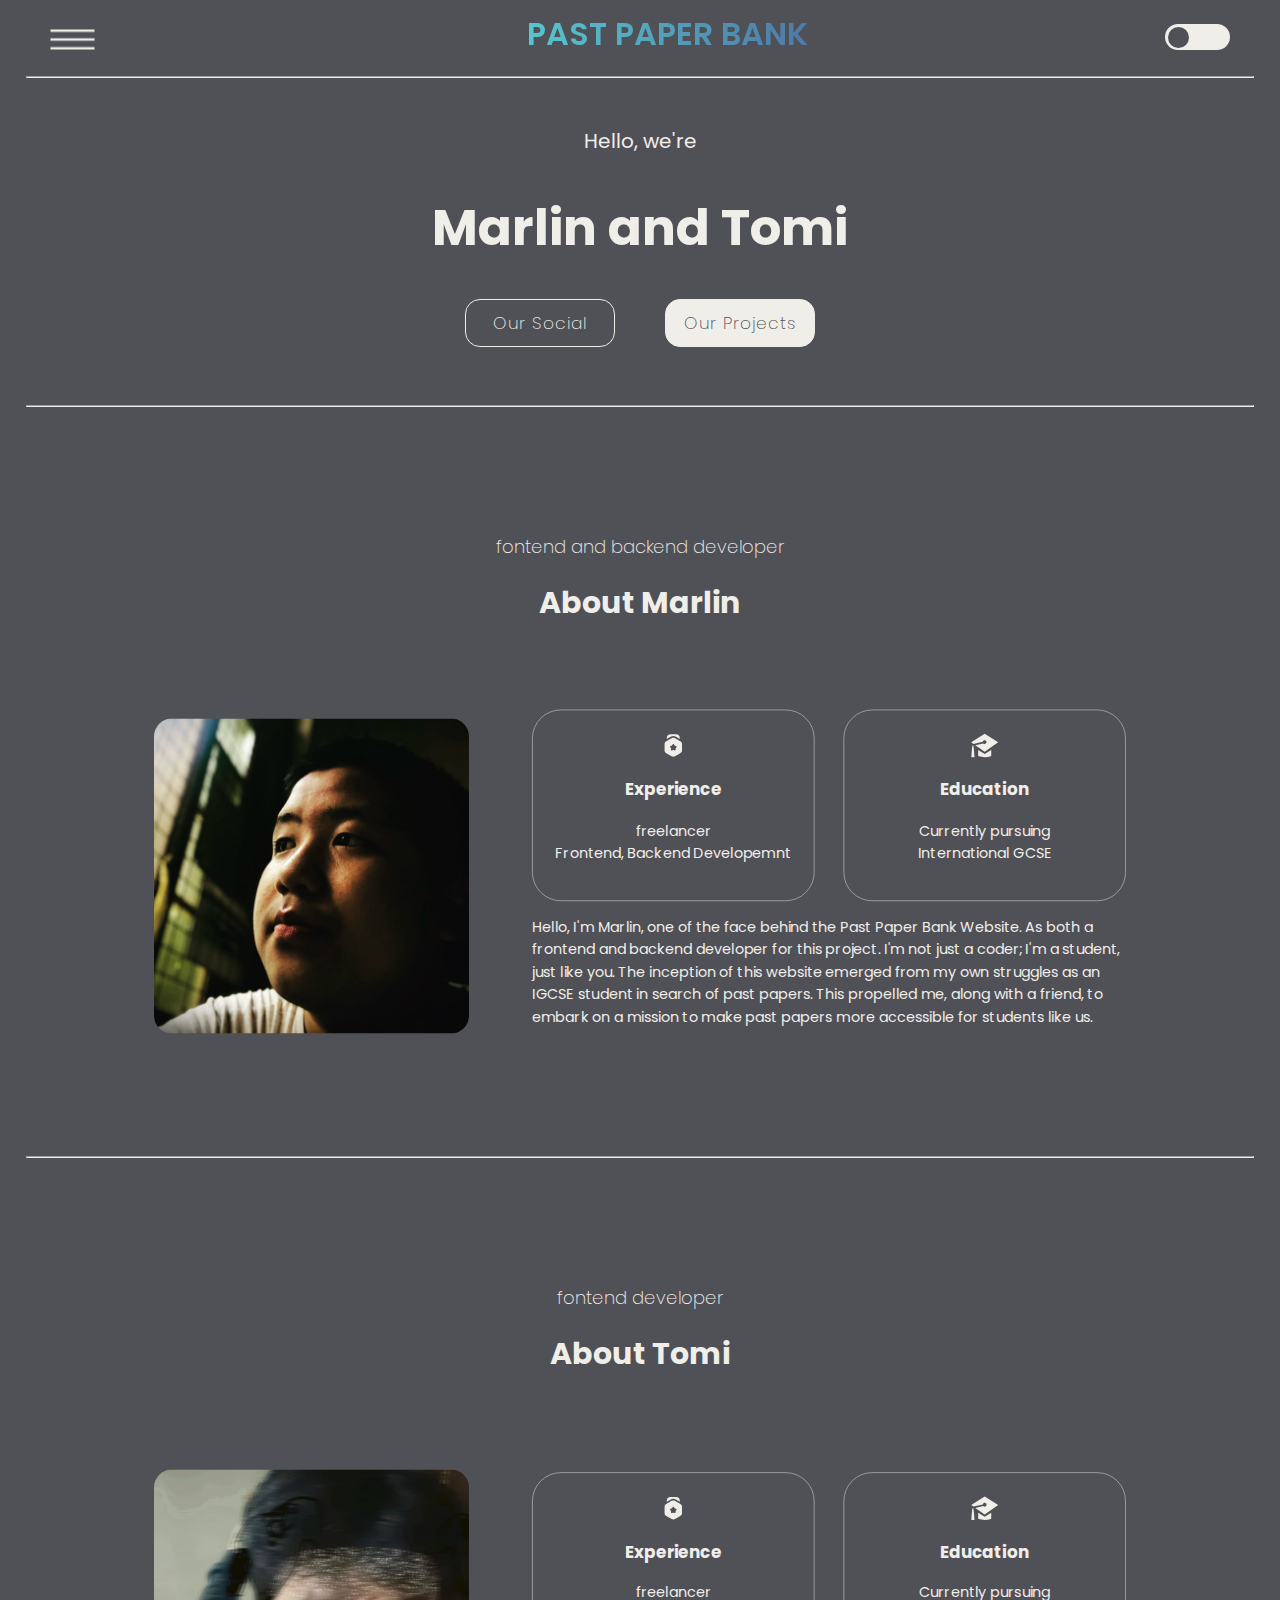
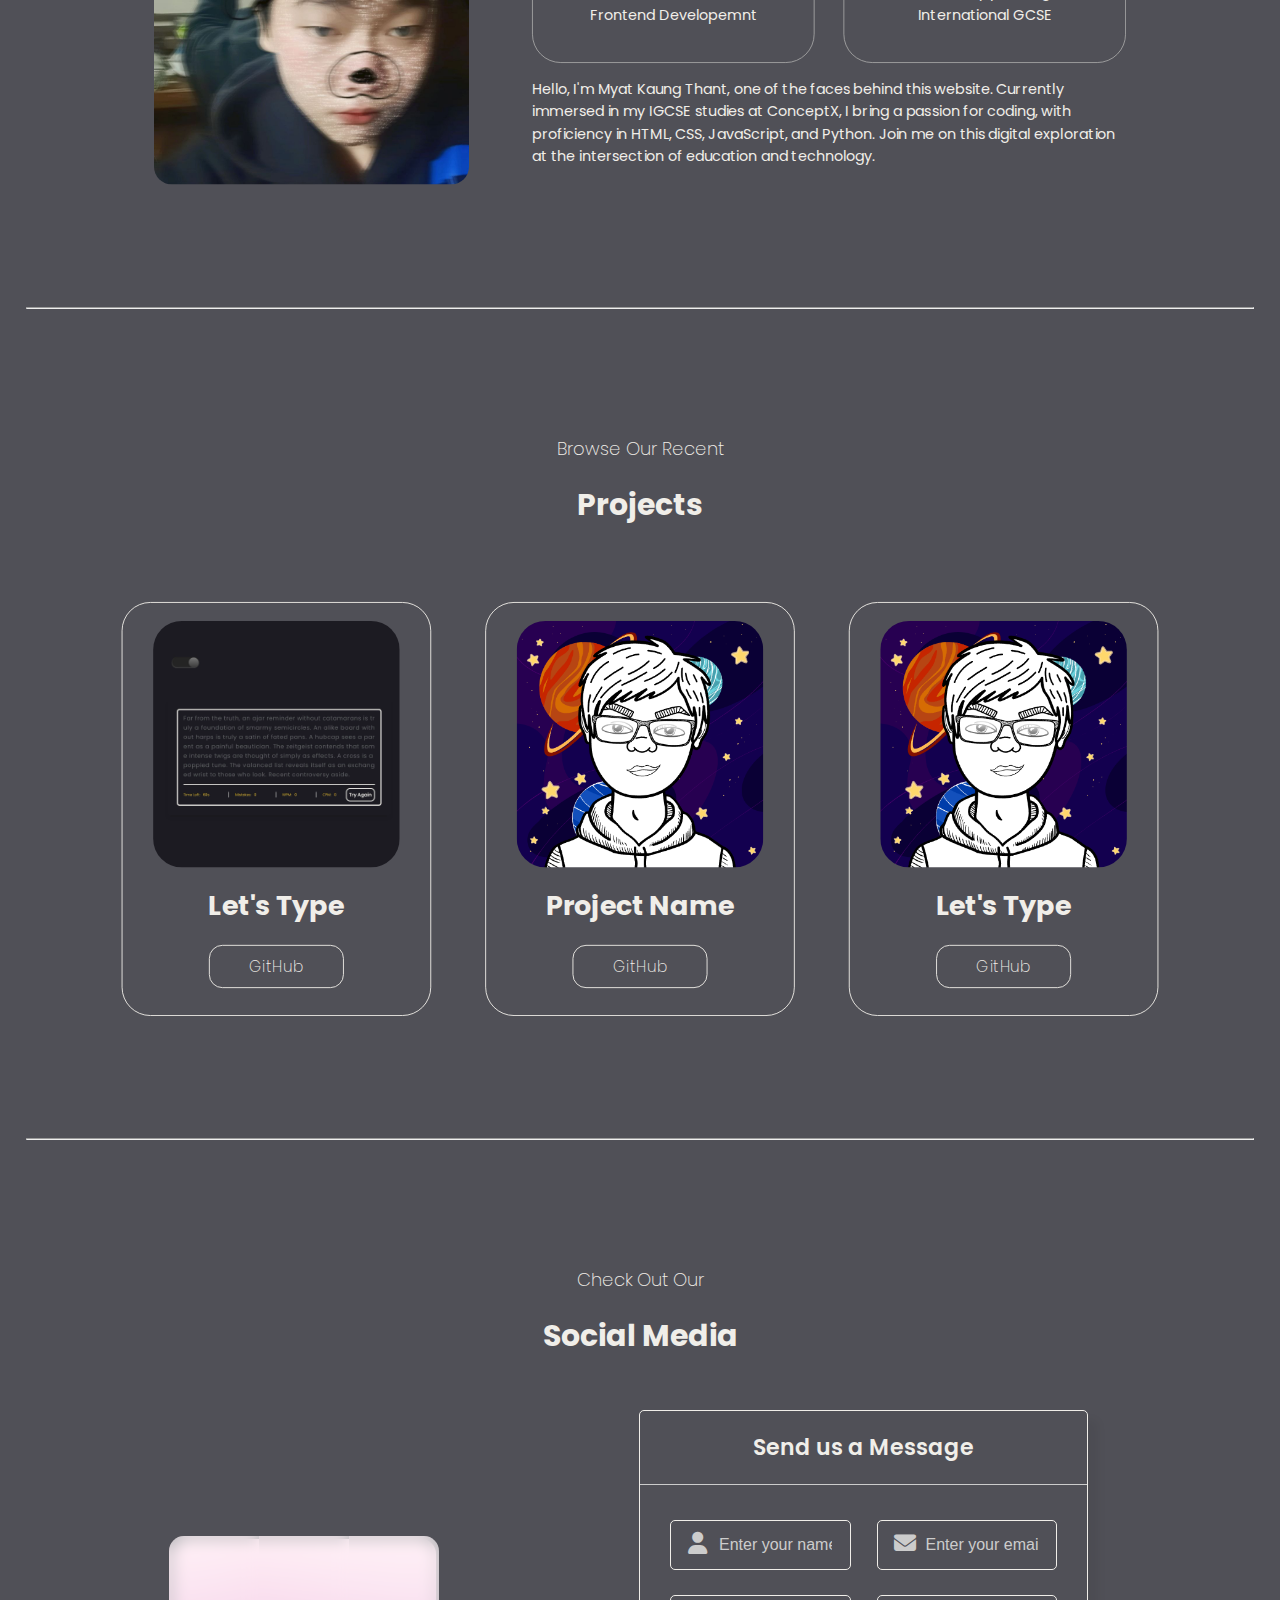
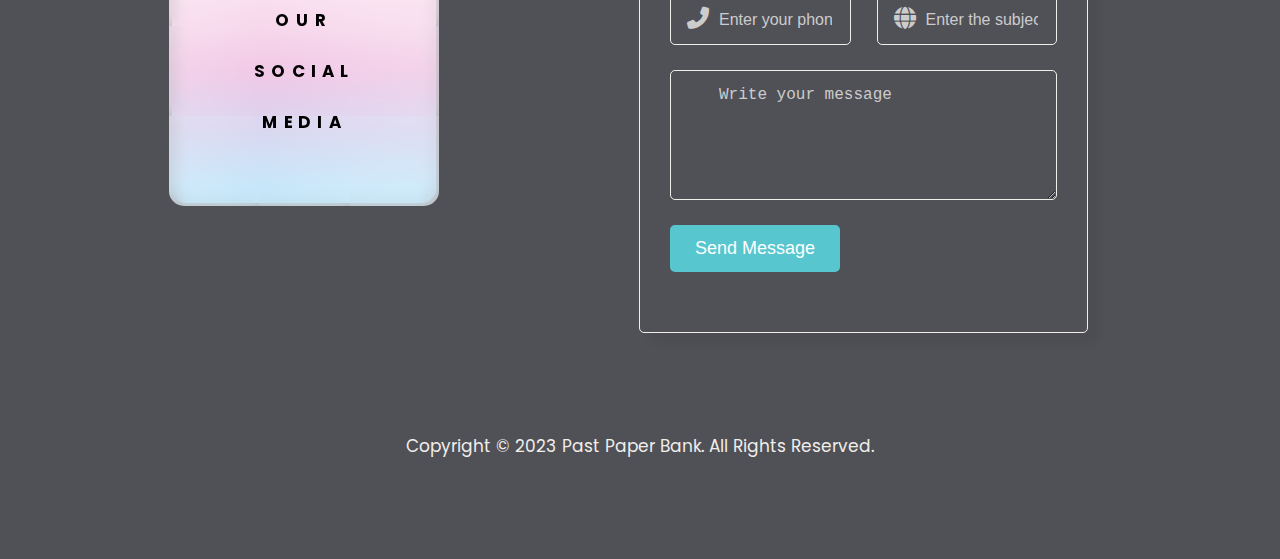
==== aboutus.html @ 39dc1e47 "Past Paper Bank Beta Version" ====
<html> 
  <head>
    <title>Past Paper Bank</title>
    

    <link rel="stylesheet" href="https://fonts.googleapis.com/icon?family=Material+Icons">
  <link rel="stylesheet" href="https://cdnjs.cloudflare.com/ajax/libs/font-awesome/5.15.3/css/all.min.css"/>



    <link rel="stylesheet" href="css/sample_subject_page.css">
    <link rel="stylesheet" href="css/search_bar.css">
    <link rel="stylesheet" href="css/test.css">
     

    <link rel="stylesheet" href="css/aboutus.css">

        <link rel="stylesheet" href="css/ads.css">


        <link rel="stylesheet" href="css/subject.css">

        <!----======== CSS ======== -->
        <link rel="stylesheet" href="css/faq.css">
        <!-- =====Fontawesome CDN Link===== -->
        <link rel="stylesheet" href="https://cdnjs.cloudflare.com/ajax/libs/font-awesome/6.1.1/css/all.min.css">

        <link rel="stylesheet" href="css/home.css">
        <link rel="stylesheet" href="https://cdnjs.cloudflare.com/ajax/libs/font-awesome/5.15.3/css/all.min.css" />
        <link rel="preconnect" href="https://fonts.googleapis.com">
<link rel="preconnect" href="https://fonts.gstatic.com" crossorigin>
<link href="https://fonts.googleapis.com/css2?family=MuseoModerno:wght@500&family=Poppins:wght@300;400&family=Prompt:wght@500&display=swap" rel="stylesheet">
  </head>

  <body>
    
   
    <div class="main_nav_bar_wrapper">

        
      <div class="nav_bar_wrapper">
          <div class="wrapper_hamburger_menu">
      
              <label class="hamburger_menu">
                  <input type="checkbox" >
              </label>
      
              <asid class="sidebar">
                  <nav>
                      <div class="fill_sidebar_clicker"></div>
      
                      <a href="home.html" class="first_sidebar_clicker_a_b"><div class="first_sidebar_clicker"><svg class="w-6 h-6 text-gray-800 dark:text-white" aria-hidden="true" xmlns="http://www.w3.org/2000/svg" fill="currentColor" viewBox="0 0 20 20">
                          <path d="m19.707 9.293-2-2-7-7a1 1 0 0 0-1.414 0l-7 7-2 2a1 1 0 0 0 1.414 1.414L2 10.414V18a2 2 0 0 0 2 2h3a1 1 0 0 0 1-1v-4a1 1 0 0 1 1-1h2a1 1 0 0 1 1 1v4a1 1 0 0 0 1 1h3a2 2 0 0 0 2-2v-7.586l.293.293a1 1 0 0 0 1.414-1.414Z"/>
                        </svg> <h1>HOME</h1></div>
                      </a>
      
                        <hr class="sidebar_hr">
      
                      <div class="second_sidebar_clicker"><svg class="w-6 h-6 text-gray-800 dark:text-white" aria-hidden="true" xmlns="http://www.w3.org/2000/svg" fill="currentColor" viewBox="0 0 16 20">
                          <path d="M16 14V2a2 2 0 0 0-2-2H2a2 2 0 0 0-2 2v15a3 3 0 0 0 3 3h12a1 1 0 0 0 0-2h-1v-2a2 2 0 0 0 2-2ZM4 2h2v12H4V2Zm8 16H3a1 1 0 0 1 0-2h9v2Z"/>
                        </svg> <h1>SUBJECTS</h1> <i class="fas fa-caret-down"></i>
                        <div class="dropdown_menu">
                          <ul>
                              <li><a href="fp_math.html">F.P Math</a></li>
                              <hr class="sidebar_hr">
                              <li><a href="math_b.html">Math B</a></li>
                              <hr class="sidebar_hr">
                              <li><a href="english.html">ESL</a></li>
                              <hr class="sidebar_hr">
      
                              <li><a href="physics.html">Physics</a></li>
                              <hr class="sidebar_hr">
                              <li><a href="chemistry.html">Chemistry</a></li>
                              <hr class="sidebar_hr">
                              <li><a href="biology.html">Biology</a></li>
                              <hr class="sidebar_hr">
      
                              <li><a href="computer_science.html">CS</a></li>
                              <hr class="sidebar_hr">
                              <li><a href="business.html">Business</a></li>
                              <hr class="sidebar_hr">
                              <li><a href="ict.html">ICT</a></li>
                              <hr class="sidebar_hr">
                              <li><a href="accounting.html">Accounting</a></li>
                              <hr class="sidebar_hr">
      
      
                          </ul>
                        </div>
                      
                      </div>
      
                      <hr class="sidebar_hr">
      
                      <a href="aboutus.html" class="first_sidebar_clicker_a_b">
                          <div class="third_sidebar_clicker"><svg class="w-6 h-6 text-gray-800 dark:text-white" aria-hidden="true" xmlns="http://www.w3.org/2000/svg" fill="currentColor" viewBox="0 0 20 18">
                          <path d="M14 2a3.963 3.963 0 0 0-1.4.267 6.439 6.439 0 0 1-1.331 6.638A4 4 0 1 0 14 2Zm1 9h-1.264A6.957 6.957 0 0 1 15 15v2a2.97 2.97 0 0 1-.184 1H19a1 1 0 0 0 1-1v-1a5.006 5.006 0 0 0-5-5ZM6.5 9a4.5 4.5 0 1 0 0-9 4.5 4.5 0 0 0 0 9ZM8 10H5a5.006 5.006 0 0 0-5 5v2a1 1 0 0 0 1 1h11a1 1 0 0 0 1-1v-2a5.006 5.006 0 0 0-5-5Z"/>
                        </svg> <h1>ABOUT US</h1></div>
      
                      </a>
      
      
                        
      
                        <div class="fill2_sidebar_clicker">
      
                        </div>
                       
                     
                  </nav>
      
              </asid>
      
          </div>
      
          <div class="website_name_holder">
              <h1>PAST PAPER BANK</h1>
      
          </div>
      
          
          
          <div class="left_sider_nav_wrapper">
          <div class="mother">
          
      
              <input type="checkbox" id="darkmode_toggle" >
              <label for="darkmode_toggle" >
                  
              </label>
          </div>
          </div>
         
      
      </div>
      <hr class="nav_bar_line">
      
      </div>





<!-- 

      //////////////////////////////////////////////////////// -->
    


            <div class="contactus_head_wrapper">
                <p>Hello, we're</p>
                <h1>Marlin and Tomi</h1>

                <div class="contactus_head_botton_wrapper">
                <a href="#social" >
                    <button class="head_btn" herf="#social">
                      Our Social
                      </button>
                </a>

                <a href="#project">
                    <button class="head_btn_2">
                      Our Projects

                    </button>
                    </a>
                </div>
                
    
            </div>

            <hr class="nav_bar_line">

            <div class="dev_name_container">
            <p>fontend and backend developer</p>
            <h1>About Marlin</h1>

            </div>

            

    <div class="dev_detail_wrapper">
                <div class="dev_image_holder">
                    <img src="marlin.jpg" alt="">
                </div>

    <div class="inner_dev_detail_wrapper">
        <div class="about-details-container">
          <div class="about-containers">
            <div class="details-container">
            <svg  viewBox="0 0 24 24" fill="none" xmlns="http://www.w3.org/2000/svg">
<path d="M17.8114 5.49V6.23L14.2714 4.18C12.9314 3.41 11.0614 3.41 9.73141 4.18L6.19141 6.24V5.49C6.19141 3.24 7.42141 2 9.67141 2H14.3314C16.5814 2 17.8114 3.24 17.8114 5.49Z" fill="var(--dark-color-1)"/>
<path d="M17.84 7.96828L17.7 7.89828L16.34 7.11828L13.52 5.48828C12.66 4.98828 11.34 4.98828 10.48 5.48828L7.66 7.10828L6.3 7.90828L6.12 7.99828C4.37 9.17828 4.25 9.39828 4.25 11.2883V15.8083C4.25 17.6983 4.37 17.9183 6.16 19.1283L10.48 21.6183C10.91 21.8783 11.45 21.9883 12 21.9883C12.54 21.9883 13.09 21.8683 13.52 21.6183L17.88 19.0983C19.64 17.9183 19.75 17.7083 19.75 15.8083V11.2883C19.75 9.39828 19.63 9.17828 17.84 7.96828ZM14.79 13.4983L14.18 14.2483C14.08 14.3583 14.01 14.5683 14.02 14.7183L14.08 15.6783C14.12 16.2683 13.7 16.5683 13.15 16.3583L12.26 15.9983C12.12 15.9483 11.89 15.9483 11.75 15.9983L10.86 16.3483C10.31 16.5683 9.89 16.2583 9.93 15.6683L9.99 14.7083C10 14.5583 9.93 14.3483 9.83 14.2383L9.21 13.4983C8.83 13.0483 9 12.5483 9.57 12.3983L10.5 12.1583C10.65 12.1183 10.82 11.9783 10.9 11.8583L11.42 11.0583C11.74 10.5583 12.25 10.5583 12.58 11.0583L13.1 11.8583C13.18 11.9883 13.36 12.1183 13.5 12.1583L14.43 12.3983C15 12.5483 15.17 13.0483 14.79 13.4983Z" fill="var(--dark-color-1)"/>
</svg>
              <h3>Experience</h3>
              <p>freelancer<br />Frontend, Backend Developemnt</p>
            </div>
            <div class="details-container">
            <svg viewBox="0 0 16 16" version="1.1" xmlns="http://www.w3.org/2000/svg" xmlns:xlink="http://www.w3.org/1999/xlink" class="si-glyph si-glyph-congratulation-hat">
    <defs></defs>
    <g stroke="none" stroke-width="1" fill="none" fill-rule="evenodd">
        <g transform="translate(0.000000, 1.000000)" fill="var(--dark-color-1)">
            <g transform="translate(0.000000, 7.000000)">
                <path d="M8,5.099 L4.125,2.64 L4.125,5.794 C4.125,5.794 4.125,6.342 4.48,6.427 C5.594,6.691 6.759,6.943 8,6.943 C9.27,6.943 10.485,6.752 11.604,6.4 C11.875,6.342 11.875,5.849 11.875,5.849 L11.875,2.64 L8,5.099 L8,5.099 Z" class="si-glyph-fill"></path>
                <path d="M1.246,0.066 L0.766,0.066 C0.355,1.63 0.052,6.603 0.052,6.912 C0.052,6.94 0.059,6.969 0.065,6.996 L1.948,6.996 C1.954,6.969 1.959,6.94 1.959,6.912 C1.958,6.604 1.654,1.631 1.246,0.066 L1.246,0.066 Z" class="si-glyph-fill"></path>
            </g>
            <path d="M8,0.062 L0,5.043 L1.33,6.042 L6.885,4.784 C6.977,4.255 7.413,3.843 7.969,3.843 C8.59,3.843 9.094,4.347 9.094,4.968 C9.094,5.589 8.59,6.093 7.969,6.093 C7.655,6.093 7.385,5.952 7.186,5.741 L2.374,6.83 L8,10.702 L16,5.043 L8,0.062 L8,0.062 Z" class="si-glyph-fill"></path>
        </g>
    </g>
</svg>

              <h3>Education</h3>
              <p>Currently pursuing<br />International GCSE</p>
            </div>
          </div>
          <div class="text-container">
            <p>
            Hello, I'm Marlin, one of the face behind the Past Paper Bank 
            Website. As both a frontend and backend developer for 
            this project. I'm not just a coder; 
            I'm a student, just like you. The inception of this website 
            emerged from my own struggles as an IGCSE student in search
             of past papers. This propelled me, along with a friend, to 
             embark on a mission to make past papers more accessible for 
             students like us.
            </p>
          </div>
        </div>
      </div>

     </div>

    </div>

    <hr class="nav_bar_line">

            <div class="dev_name_container">
            <p>fontend developer</p>
            <h1>About Tomi</h1>

            </div>

            

    <div class="dev_detail_wrapper">
                <div class="dev_image_holder">
                    <img src="tomi.jpg" alt="">
                </div>

    <div class="inner_dev_detail_wrapper">
        <div class="about-details-container">
          <div class="about-containers">
            <div class="details-container">
            <svg  viewBox="0 0 24 24" fill="none" xmlns="http://www.w3.org/2000/svg">
<path d="M17.8114 5.49V6.23L14.2714 4.18C12.9314 3.41 11.0614 3.41 9.73141 4.18L6.19141 6.24V5.49C6.19141 3.24 7.42141 2 9.67141 2H14.3314C16.5814 2 17.8114 3.24 17.8114 5.49Z" fill="var(--dark-color-1)"/>
<path d="M17.84 7.96828L17.7 7.89828L16.34 7.11828L13.52 5.48828C12.66 4.98828 11.34 4.98828 10.48 5.48828L7.66 7.10828L6.3 7.90828L6.12 7.99828C4.37 9.17828 4.25 9.39828 4.25 11.2883V15.8083C4.25 17.6983 4.37 17.9183 6.16 19.1283L10.48 21.6183C10.91 21.8783 11.45 21.9883 12 21.9883C12.54 21.9883 13.09 21.8683 13.52 21.6183L17.88 19.0983C19.64 17.9183 19.75 17.7083 19.75 15.8083V11.2883C19.75 9.39828 19.63 9.17828 17.84 7.96828ZM14.79 13.4983L14.18 14.2483C14.08 14.3583 14.01 14.5683 14.02 14.7183L14.08 15.6783C14.12 16.2683 13.7 16.5683 13.15 16.3583L12.26 15.9983C12.12 15.9483 11.89 15.9483 11.75 15.9983L10.86 16.3483C10.31 16.5683 9.89 16.2583 9.93 15.6683L9.99 14.7083C10 14.5583 9.93 14.3483 9.83 14.2383L9.21 13.4983C8.83 13.0483 9 12.5483 9.57 12.3983L10.5 12.1583C10.65 12.1183 10.82 11.9783 10.9 11.8583L11.42 11.0583C11.74 10.5583 12.25 10.5583 12.58 11.0583L13.1 11.8583C13.18 11.9883 13.36 12.1183 13.5 12.1583L14.43 12.3983C15 12.5483 15.17 13.0483 14.79 13.4983Z" fill="var(--dark-color-1)"/>
</svg>
              <h3>Experience</h3>
              <p>freelancer<br />Frontend Developemnt</p>
            </div>
            <div class="details-container">
            <svg viewBox="0 0 16 16" version="1.1" xmlns="http://www.w3.org/2000/svg" xmlns:xlink="http://www.w3.org/1999/xlink" class="si-glyph si-glyph-congratulation-hat">
    <defs></defs>
    <g stroke="none" stroke-width="1" fill="none" fill-rule="evenodd">
        <g transform="translate(0.000000, 1.000000)" fill="var(--dark-color-1)">
            <g transform="translate(0.000000, 7.000000)">
                <path d="M8,5.099 L4.125,2.64 L4.125,5.794 C4.125,5.794 4.125,6.342 4.48,6.427 C5.594,6.691 6.759,6.943 8,6.943 C9.27,6.943 10.485,6.752 11.604,6.4 C11.875,6.342 11.875,5.849 11.875,5.849 L11.875,2.64 L8,5.099 L8,5.099 Z" class="si-glyph-fill"></path>
                <path d="M1.246,0.066 L0.766,0.066 C0.355,1.63 0.052,6.603 0.052,6.912 C0.052,6.94 0.059,6.969 0.065,6.996 L1.948,6.996 C1.954,6.969 1.959,6.94 1.959,6.912 C1.958,6.604 1.654,1.631 1.246,0.066 L1.246,0.066 Z" class="si-glyph-fill"></path>
            </g>
            <path d="M8,0.062 L0,5.043 L1.33,6.042 L6.885,4.784 C6.977,4.255 7.413,3.843 7.969,3.843 C8.59,3.843 9.094,4.347 9.094,4.968 C9.094,5.589 8.59,6.093 7.969,6.093 C7.655,6.093 7.385,5.952 7.186,5.741 L2.374,6.83 L8,10.702 L16,5.043 L8,0.062 L8,0.062 Z" class="si-glyph-fill"></path>
        </g>
    </g>
</svg>

              <h3>Education</h3>
              <p>Currently pursuing<br />International GCSE</p>
            </div>
          </div>
          <div class="text-container">
            <p>
              Hello, I'm Myat Kaung Thant, one of the faces behind 
              this website. Currently immersed in my IGCSE studies 
              at ConceptX, I bring a passion for coding, with proficiency 
              in HTML, CSS, JavaScript, and Python. Join me on this 
              digital exploration at the intersection of education and technology.
            </p>
          </div>
        </div>
      </div>

     </div>

    </div>





    <hr class="nav_bar_line">



<div class="dev_name_container">
     <p>Browse Our Recent</p>
     <h1>Projects</h1>

</div>


<div class="project_main_wrapper" id="project">
    <div class="each_project_container">
        <img src="let_type.jpg" alt="">
        <h1>Let's Type</h1>
        <a href="https://marlinchansoe.github.io/letstypeoriginal.github.io/">
        <button class="head_btn">
            GitHub
        </button>
      </a>

    </div>

    <div class="each_project_container">
    <img src="img/AvatarMaker.png" alt="">
        <h1>Project Name</h1>
        <button class="head_btn">
            GitHub
        </button>

    </div>

    <div class="each_project_container">
    <img src="img/AvatarMaker.png" alt="">
        <h1>Let's Type</h1>
        <button class="head_btn">
            GitHub
        </button>

    </div>

</div>


<hr class="nav_bar_line">

<div class="dev_name_container">
     <p>Check Out Our</p>
     <h1>Social Media</h1>

</div>
<div class="social_wrapper" id="social">
<div class="wrapper_wrapper">
<div class="main">
  <div class="card">
    <svg class="instagram" xmlns="http://www.w3.org/2000/svg" xmlns:xlink="http://www.w3.org/1999/xlink" viewBox="0,0,256,256" width="30px" height="30px" fill-rule="nonzero"><g fill-rule="nonzero" stroke="none" stroke-width="1" stroke-linecap="butt" stroke-linejoin="miter" stroke-miterlimit="10" stroke-dasharray="" stroke-dashoffset="0" font-family="none" font-weight="none" font-size="none" text-anchor="none" style="mix-blend-mode: normal"><g transform="scale(8,8)"><path d="M11.46875,5c-3.55078,0 -6.46875,2.91406 -6.46875,6.46875v9.0625c0,3.55078 2.91406,6.46875 6.46875,6.46875h9.0625c3.55078,0 6.46875,-2.91406 6.46875,-6.46875v-9.0625c0,-3.55078 -2.91406,-6.46875 -6.46875,-6.46875zM11.46875,7h9.0625c2.47266,0 4.46875,1.99609 4.46875,4.46875v9.0625c0,2.47266 -1.99609,4.46875 -4.46875,4.46875h-9.0625c-2.47266,0 -4.46875,-1.99609 -4.46875,-4.46875v-9.0625c0,-2.47266 1.99609,-4.46875 4.46875,-4.46875zM21.90625,9.1875c-0.50391,0 -0.90625,0.40234 -0.90625,0.90625c0,0.50391 0.40234,0.90625 0.90625,0.90625c0.50391,0 0.90625,-0.40234 0.90625,-0.90625c0,-0.50391 -0.40234,-0.90625 -0.90625,-0.90625zM16,10c-3.30078,0 -6,2.69922 -6,6c0,3.30078 2.69922,6 6,6c3.30078,0 6,-2.69922 6,-6c0,-3.30078 -2.69922,-6 -6,-6zM16,12c2.22266,0 4,1.77734 4,4c0,2.22266 -1.77734,4 -4,4c-2.22266,0 -4,-1.77734 -4,-4c0,-2.22266 1.77734,-4 4,-4z"></path></g></g></svg>
  </div>
  <div class="card">
    <svg class="twitter" xmlns="http://www.w3.org/2000/svg" viewBox="0 0 48 48" width="30px" height="30px"><path d="M42,12.429c-1.323,0.586-2.746,0.977-4.247,1.162c1.526-0.906,2.7-2.351,3.251-4.058c-1.428,0.837-3.01,1.452-4.693,1.776C34.967,9.884,33.05,9,30.926,9c-4.08,0-7.387,3.278-7.387,7.32c0,0.572,0.067,1.129,0.193,1.67c-6.138-0.308-11.582-3.226-15.224-7.654c-0.64,1.082-1,2.349-1,3.686c0,2.541,1.301,4.778,3.285,6.096c-1.211-0.037-2.351-0.374-3.349-0.914c0,0.022,0,0.055,0,0.086c0,3.551,2.547,6.508,5.923,7.181c-0.617,0.169-1.269,0.263-1.941,0.263c-0.477,0-0.942-0.054-1.392-0.135c0.94,2.902,3.667,5.023,6.898,5.086c-2.528,1.96-5.712,3.134-9.174,3.134c-0.598,0-1.183-0.034-1.761-0.104C9.268,36.786,13.152,38,17.321,38c13.585,0,21.017-11.156,21.017-20.834c0-0.317-0.01-0.633-0.025-0.945C39.763,15.197,41.013,13.905,42,12.429"></path></svg>
  </div>
  <div class="card">
    <svg class="dribble" xmlns="http://www.w3.org/2000/svg" viewBox="0 0 40 40" width="30px" height="30px"><path d="M20,38.5C9.799,38.5,1.5,30.201,1.5,20S9.799,1.5,20,1.5S38.5,9.799,38.5,20S30.201,38.5,20,38.5z"></path><path fill="#ea4c89" d="M20,2c9.925,0,18,8.075,18,18s-8.075,18-18,18S2,29.925,2,20S10.075,2,20,2 M20,1 C9.507,1,1,9.507,1,20s8.507,19,19,19s19-8.507,19-19S30.493,1,20,1L20,1z"></path><path fill="none" stroke="#ea4c89" stroke-miterlimit="10" d="M28.352 36.914c0 0-3.032-21.087-15.63-34.292M1.269 17.848c0 0 24.2 2.117 32.075-11.102M7.804 34.152c0 0 8.624-19.807 31.058-12.194"></path></svg>
  </div>
  <div class="card">
    <svg class="codepen" xmlns="http://www.w3.org/2000/svg" viewBox="0 0 50 50" width="30px" height="30px"><path d="M 25 4 L 4 17.34375 L 4 32.652344 L 25 46 L 46 32.65625 L 46 17.34375 Z M 25 29.183594 L 19.066406 25.070313 L 25 21.023438 L 30.933594 25.070313 Z M 27 17.605469 L 27 9.949219 L 40.429688 18.484375 L 34.410156 22.65625 Z M 23 17.605469 L 15.589844 22.65625 L 9.570313 18.484375 L 23 9.949219 Z M 12.09375 25.042969 L 8 27.832031 L 8 22.203125 Z M 15.570313 27.453125 L 23 32.605469 L 23 40.050781 L 9.589844 31.527344 Z M 27 32.605469 L 34.429688 27.453125 L 40.410156 31.527344 L 27 40.050781 Z M 37.90625 25.042969 L 42 22.203125 L 42 27.832031 Z"></path></svg>
  </div>
  <div class="card">
    <svg class="uiverse" width="23px" height="23px" viewBox="0 0 100 100" xmlns="http://www.w3.org/2000/svg">
    <path d="M38.0481 4.82927C38.0481 2.16214 40.018 0 42.4481 0H51.2391C53.6692 0 55.6391 2.16214 55.6391 4.82927V40.1401C55.6391 48.8912 53.2343 55.6657 48.4248 60.4636C43.6153 65.2277 36.7304 67.6098 27.7701 67.6098C18.8099 67.6098 11.925 65.2953 7.11548 60.6663C2.37183 56.0036 3.8147e-06 49.2967 3.8147e-06 40.5456V4.82927C3.8147e-06 2.16213 1.96995 0 4.4 0H13.2405C15.6705 0 17.6405 2.16214 17.6405 4.82927V39.1265C17.6405 43.7892 18.4805 47.2018 20.1605 49.3642C21.8735 51.5267 24.4759 52.6079 27.9678 52.6079C31.4596 52.6079 34.0127 51.5436 35.6268 49.4149C37.241 47.2863 38.0481 43.8399 38.0481 39.0758V4.82927Z" fill="url(#paint0_linear_501_142)"></path>
    <path d="M86.9 61.8682C86.9 64.5353 84.9301 66.6975 82.5 66.6975H73.6595C71.2295 66.6975 69.2595 64.5353 69.2595 61.8682V4.82927C69.2595 2.16214 71.2295 0 73.6595 0H82.5C84.9301 0 86.9 2.16214 86.9 4.82927V61.8682Z" fill="url(#paint1_linear_501_142)"></path>
    <path d="M2.86102e-06 83.2195C2.86102e-06 80.5524 1.96995 78.3902 4.4 78.3902H83.6C86.0301 78.3902 88 80.5524 88 83.2195V89.1707C88 91.8379 86.0301 94 83.6 94H4.4C1.96995 94 0 91.8379 0 89.1707L2.86102e-06 83.2195Z" fill="url(#paint2_linear_501_142)"></path>
    <defs>
    <linearGradient id="paint0_linear_501_142" x1="0" y1="0" x2="96.1684" y2="87.6201" gradientUnits="userSpaceOnUse">
    <stop stop-color="#BF66FF"></stop>
    <stop offset="0.510417" stop-color="#6248FF"></stop>
    <stop offset="1" stop-color="#00DDEB"></stop>
    </linearGradient>
    <linearGradient id="paint1_linear_501_142" x1="0" y1="0" x2="96.1684" y2="87.6201" gradientUnits="userSpaceOnUse">
    <stop stop-color="#BF66FF"></stop>
    <stop offset="0.510417" stop-color="#6248FF"></stop>
    <stop offset="1" stop-color="#00DDEB"></stop>
    </linearGradient>
    <linearGradient id="paint2_linear_501_142" x1="0" y1="0" x2="96.1684" y2="87.6201" gradientUnits="userSpaceOnUse">
    <stop stop-color="#BF66FF"></stop>
    <stop offset="0.510417" stop-color="#6248FF"></stop>
    <stop offset="1" stop-color="#00DDEB"></stop>
    </linearGradient>
    </defs>
    </svg>
  </div>
  <div class="card">
    <svg class="discord" height="30px" width="30px" viewBox="0 0 48 48" xmlns="http://www.w3.org/2000/svg"><path d="M40,12c0,0-4.585-3.588-10-4l-0.488,0.976C34.408,10.174,36.654,11.891,39,14c-4.045-2.065-8.039-4-15-4s-10.955,1.935-15,4c2.346-2.109,5.018-4.015,9.488-5.024L18,8c-5.681,0.537-10,4-10,4s-5.121,7.425-6,22c5.162,5.953,13,6,13,6l1.639-2.185C13.857,36.848,10.715,35.121,8,32c3.238,2.45,8.125,5,16,5s12.762-2.55,16-5c-2.715,3.121-5.857,4.848-8.639,5.815L33,40c0,0,7.838-0.047,13-6C45.121,19.425,40,12,40,12z M17.5,30c-1.933,0-3.5-1.791-3.5-4c0-2.209,1.567-4,3.5-4s3.5,1.791,3.5,4C21,28.209,19.433,30,17.5,30z M30.5,30c-1.933,0-3.5-1.791-3.5-4c0-2.209,1.567-4,3.5-4s3.5,1.791,3.5,4C34,28.209,32.433,30,30.5,30z"></path></svg>
  </div>
  <div class="card">
    <svg class="github" xmlns="http://www.w3.org/2000/svg" viewBox="0 0 30 30" width="30px" height="30px"><path d="M15,3C8.373,3,3,8.373,3,15c0,5.623,3.872,10.328,9.092,11.63C12.036,26.468,12,26.28,12,26.047v-2.051 c-0.487,0-1.303,0-1.508,0c-0.821,0-1.551-0.353-1.905-1.009c-0.393-0.729-0.461-1.844-1.435-2.526 c-0.289-0.227-0.069-0.486,0.264-0.451c0.615,0.174,1.125,0.596,1.605,1.222c0.478,0.627,0.703,0.769,1.596,0.769 c0.433,0,1.081-0.025,1.691-0.121c0.328-0.833,0.895-1.6,1.588-1.962c-3.996-0.411-5.903-2.399-5.903-5.098 c0-1.162,0.495-2.286,1.336-3.233C9.053,10.647,8.706,8.73,9.435,8c1.798,0,2.885,1.166,3.146,1.481C13.477,9.174,14.461,9,15.495,9 c1.036,0,2.024,0.174,2.922,0.483C18.675,9.17,19.763,8,21.565,8c0.732,0.731,0.381,2.656,0.102,3.594 c0.836,0.945,1.328,2.066,1.328,3.226c0,2.697-1.904,4.684-5.894,5.097C18.199,20.49,19,22.1,19,23.313v2.734 c0,0.104-0.023,0.179-0.035,0.268C23.641,24.676,27,20.236,27,15C27,8.373,21.627,3,15,3z"></path></svg>
  </div>
  <div class="card">
    <svg class="telegram" xmlns="http://www.w3.org/2000/svg" viewBox="0 0 48 48" width="30px" height="30px"><path d="M24 4A20 20 0 1 0 24 44A20 20 0 1 0 24 4Z"></path><path fill="#fff" d="M33.95,15l-3.746,19.126c0,0-0.161,0.874-1.245,0.874c-0.576,0-0.873-0.274-0.873-0.274l-8.114-6.733 l-3.97-2.001l-5.095-1.355c0,0-0.907-0.262-0.907-1.012c0-0.625,0.933-0.923,0.933-0.923l21.316-8.468 c-0.001-0.001,0.651-0.235,1.126-0.234C33.667,14,34,14.125,34,14.5C34,14.75,33.95,15,33.95,15z"></path><path fill="#b0bec5" d="M23,30.505l-3.426,3.374c0,0-0.149,0.115-0.348,0.12c-0.069,0.002-0.143-0.009-0.219-0.043 l0.964-5.965L23,30.505z"></path><path fill="#cfd8dc" d="M29.897,18.196c-0.169-0.22-0.481-0.26-0.701-0.093L16,26c0,0,2.106,5.892,2.427,6.912 c0.322,1.021,0.58,1.045,0.58,1.045l0.964-5.965l9.832-9.096C30.023,18.729,30.064,18.416,29.897,18.196z"></path></svg>
  </div>
  <div class="card">
    <svg class="reddit" xmlns="http://www.w3.org/2000/svg" xmlns:xlink="http://www.w3.org/1999/xlink" version="1.1" width="30" height="30" viewBox="0 0 256 256" xml:space="preserve">
    <defs>
    </defs>
    <g style="stroke: none; border-radius:50%; stroke-width: 0; stroke-dasharray: none; stroke-linecap: butt; stroke-linejoin: miter; stroke-miterlimit: 10; fill: none; fill-rule: nonzero; opacity: 1;" transform="translate(1.4065934065934016 1.4065934065934016) scale(2.81 2.81)">
      <circle cx="45" cy="45" r="45" style="stroke: none; stroke-width: 0; stroke-dasharray: none; stroke-linecap: butt; stroke-linejoin: miter; stroke-miterlimit: 10; fill-rule: nonzero; opacity: 1;" transform="matrix(1 0 0 1 0 0)"></circle>
      <path d="M 75.011 45 c -0.134 -3.624 -3.177 -6.454 -6.812 -6.331 c -1.611 0.056 -3.143 0.716 -4.306 1.823 c -5.123 -3.49 -11.141 -5.403 -17.327 -5.537 l 2.919 -14.038 l 9.631 2.025 c 0.268 2.472 2.483 4.262 4.955 3.993 c 2.472 -0.268 4.262 -2.483 3.993 -4.955 s -2.483 -4.262 -4.955 -3.993 c -1.421 0.145 -2.696 0.973 -3.4 2.204 L 48.68 17.987 c -0.749 -0.168 -1.499 0.302 -1.667 1.063 c 0 0.011 0 0.011 0 0.022 l -3.322 15.615 c -6.264 0.101 -12.36 2.025 -17.55 5.537 c -2.64 -2.483 -6.801 -2.36 -9.284 0.291 c -2.483 2.64 -2.36 6.801 0.291 9.284 c 0.515 0.481 1.107 0.895 1.767 1.186 c -0.045 0.66 -0.045 1.32 0 1.98 c 0 10.078 11.745 18.277 26.23 18.277 c 14.485 0 26.23 -8.188 26.23 -18.277 c 0.045 -0.66 0.045 -1.32 0 -1.98 C 73.635 49.855 75.056 47.528 75.011 45 z M 30.011 49.508 c 0 -2.483 2.025 -4.508 4.508 -4.508 c 2.483 0 4.508 2.025 4.508 4.508 s -2.025 4.508 -4.508 4.508 C 32.025 53.993 30.011 51.991 30.011 49.508 z M 56.152 62.058 v -0.179 c -3.199 2.405 -7.114 3.635 -11.119 3.468 c -4.005 0.168 -7.919 -1.063 -11.119 -3.468 c -0.425 -0.515 -0.347 -1.286 0.168 -1.711 c 0.447 -0.369 1.085 -0.369 1.544 0 c 2.707 1.98 6.007 2.987 9.362 2.83 c 3.356 0.179 6.667 -0.783 9.407 -2.74 c 0.492 -0.481 1.297 -0.47 1.779 0.022 C 56.655 60.772 56.644 61.577 56.152 62.058 z M 55.537 54.34 c -0.078 0 -0.145 0 -0.224 0 l 0.034 -0.168 c -2.483 0 -4.508 -2.025 -4.508 -4.508 s 2.025 -4.508 4.508 -4.508 s 4.508 2.025 4.508 4.508 C 59.955 52.148 58.02 54.239 55.537 54.34 z" style="stroke: none; stroke-width: 1; stroke-dasharray: none; stroke-linecap: butt; stroke-linejoin: miter; stroke-miterlimit: 10; fill-rule: nonzero; opacity: 1;" transform="matrix(1 0 0 1 0 0)" stroke-linecap="round"></path>
    </g>
    </svg>
  </div>
  <p class="text1">OUR<br><br>SOCIAL<br><br>MEDIA</p>
  <div class="main_back"></div>

</div>
</div>



<div class="wrapper">
    <header>Send us a Message</header>

    <form id="contactForm" action="https://formspree.io/f/mzbnpgpb" method="POST">
      <div class="dbl-field">
        <div class="field">
          <input type="text" name="name" placeholder="Enter your name">
          <i class='fas fa-user'></i>
        </div>
        <div class="field">
          <input type="text" name="email" placeholder="Enter your email">
          <i class='fas fa-envelope'></i>
        </div>
      </div>
      <div class="dbl-field">
        <div class="field">
          <input type="text" name="phone" placeholder="Enter your phone">
          <i class='fas fa-phone-alt'></i>
        </div>
        <div class="field">
          <input type="text" name="website" placeholder="Enter the subject">
          <i class='fas fa-globe'></i>
        </div>
      </div>
      <div class="message">
        <textarea type="text" placeholder="Write your message" name="message"></textarea>
        
      </div>
      <div class="button-area">
        <button type="submit">Send Message</button>
        <span></span>
      </div>
    </form>
  </div>
  </div>


  <p class="footer">Copyright © 2023 Past Paper Bank. All Rights Reserved.</p>

  











<!-- 
  //////////////////////////////////////////////////////////////////////// -->
 <script src="touch_screen_dropmenu.js"></script>

  <script src="js/ads.js"></script>
<script src="js/searchbar.js"></script>



    <!-- Swiper JS -->
    <script src="js/swiper-bundle.min.js"></script>
    

    <!-- JavaScript -->
    <script src="js/script.js"></script>

    <script src="js/faq.js"></script>

    <script>
        document.addEventListener("DOMContentLoaded", function() {
    const hoverDiv = document.querySelector('.first_sidebar_clicker');

    hoverDiv.addEventListener('mouseenter', function() {
        hoverDiv.classList.add('lighten');
    });

    hoverDiv.addEventListener('mouseleave', function() {
        hoverDiv.classList.remove('lighten');
    });
});
        document.addEventListener("DOMContentLoaded", function() {
    const hoverDiv = document.querySelector('.second_sidebar_clicker');

    hoverDiv.addEventListener('mouseenter', function() {
        hoverDiv.classList.add('lighten');
    });

    hoverDiv.addEventListener('mouseleave', function() {
        hoverDiv.classList.remove('lighten');
    });
});
        document.addEventListener("DOMContentLoaded", function() {
    const hoverDiv = document.querySelector('.third_sidebar_clicker');

    hoverDiv.addEventListener('mouseenter', function() {
        hoverDiv.classList.add('lighten');
    });

    hoverDiv.addEventListener('mouseleave', function() {
        hoverDiv.classList.remove('lighten');
    });
});



// Retrieve the current theme from localStorage
var currentTheme = localStorage.getItem('theme');
if (currentTheme) {
    document.body.classList.add(currentTheme);
}

// Apply the user's preferred theme on page load
function applyPreferredTheme() {
    const preferredTheme = localStorage.getItem('theme');
    if (preferredTheme) {
        document.body.classList.add(preferredTheme);
    }
}

// Call the function to apply the preferred theme on page load
applyPreferredTheme();

// Get the darkmode_toggle button
var darkmode_toggle = document.getElementById("darkmode_toggle");

// Set initial state of the toggle button based on current theme
darkmode_toggle.checked = document.body.classList.contains('dark_theme');

// Toggle theme on button click
darkmode_toggle.onclick = function() {
    // Toggle the "dark_theme" class on the body
    document.body.classList.toggle("dark_theme");

    // Update the current theme in localStorage
    currentTheme = document.body.classList.contains('dark_theme') ? 'dark_theme' : '';
    localStorage.setItem('theme', currentTheme);

    // Update the state of the toggle button
    darkmode_toggle.checked = document.body.classList.contains('dark_theme');
};





        
    </script>
    
  </body>
  </html>
---- css/sample_subject_page.css ----
@import url('https://fonts.googleapis.com/css2?family=MuseoModerno:wght@500&family=Poppins:wght@300;400&family=Prompt:wght@500&display=swap');
:root {

    --dark-color-1:#F0EEE9;
    --dark-color-2:#F0EEE9;
    --dark-color-3-hover:#B2AC9F;
    --teacher-color-1:#F0EEE9;
    --light-color-1: #505057;
    --light-color-2:#282830;
    --light-color-3:#7B7B7B;
}

.dark_theme{
    --dark-color-1:#505057;
    --dark-color-2:#7B7B7B;
    --dark-color-3-hover:#282830;
    --teacher-color-1:white;

    --light-color-1:#F0EEE9;
    --light-color-2:#F0EEE9;
    --light-color-3:#F0EEE9;
    
}


.head_wrapper {
   
    align-items: center;
    text-align: center;
    background-color: #57c6ce;
    padding-top: 20px;
    padding-bottom: 20px;
    font-family: 'Poppins';
    color: var(--dark-color-1);
    

}
.head_wrapper h1 {
    font-size: 40px;
}
.head_wrapper p {
    font-size: 20px;
}


.head_svg_container {
    background-color: #DF6666;
    width: 60px;
    height: 60px;
    border-radius: 100%;
    display: flex;
    justify-content: center;
    align-items: center;
    margin: auto;
    scale: 0.9;
}
.eng_head_svg_container {
    background-color: #9733CD;
    width: 60px;
    height: 60px;
    border-radius: 100%;
    display: flex;
    justify-content: center;
    align-items: center;
    margin: auto;
    scale: 0.9;
}
.phy_head_svg_container {
    background-color: #F4BC5E;
    width: 60px;
    height: 60px;
    border-radius: 100%;
    display: flex;
    justify-content: center;
    align-items: center;
    margin: auto;
    scale: 0.9;
}
.chem_head_svg_container {
    background-color: #2C2E48;
    width: 60px;
    height: 60px;
    border-radius: 100%;
    display: flex;
    justify-content: center;
    align-items: center;
    margin: auto;
    scale: 0.9;
}
.bio_head_svg_container {
    background-color: #77C17E;
    width: 60px;
    height: 60px;
    border-radius: 100%;
    display: flex;
    justify-content: center;
    align-items: center;
    margin: auto;
    scale: 0.9;
}
.cs_head_svg_container {
    background-color: #345AEC;
    width: 60px;
    height: 60px;
    border-radius: 100%;
    display: flex;
    justify-content: center;
    align-items: center;
    margin: auto;
    scale: 0.9;
}
.bn_acc_head_svg_container {
    background-color: #2E04C4;
    width: 60px;
    height: 60px;
    border-radius: 100%;
    display: flex;
    justify-content: center;
    align-items: center;
    margin: auto;
    scale: 0.9;
}

.head_svg_container svg {
    height: 35px;
    width: 35px;
    fill: var(--dark-color-1); /* Green color */
    margin: 4px;
}
.eng_head_svg_container svg {
    height: 35px;
    width: 35px;
    fill: var(--dark-color-1); /* Green color */
    margin: 4px;
}
.phy_head_svg_container svg {
    height: 35px;
    width: 35px;
    fill: var(--dark-color-1); /* Green color */
    margin: 4px;
}
.chem_head_svg_container svg {
    height: 35px;
    width: 35px;
    fill: var(--dark-color-1); /* Green color */
    margin: 4px;
}
.bio_head_svg_container svg {
    height: 38px;
    width: 38px;
    fill: var(--dark-color-1); /* Green color */
    margin: 4px;
}
.cs_head_svg_container svg {
    height: 38px;
    width: 38px;
    fill: var(--dark-color-1); /* Green color */
    margin: 4px;
}
.bn_acc_head_svg_container svg {
    height: 35px;
    width: 35px;
    fill: var(--dark-color-1); /* Green color */
    margin: 4px;
}

.head_svg_container, .bn_acc_head_svg_container .st0 {
    fill: var(--dark-color-1); /* Green color */
}





.year_holder{
    text-align: center;
    font-size: 25px;
    color: #DF6666;
}
.year_seprator {
    height: 30px;
    background-color: transparent;
}

.no_data_message {
    text-align: center;
    font-size: 9px;
    color: #DF6666;
    margin: auto;
    width: 50%;
    margin-top: 40px;
    margin-bottom: 40px;
}
.no_data_message h1{
    font-weight: 400;
    color: #DF6666;
}

.parent_container{
    display: none;
}
.no_data_parent_container {
    display: none;
}

.each_month_paper_container {
    display: flex;
    justify-content: space-between;
    text-align: center;
    margin-bottom: 40px;
}

.paper_container,
.marking_scheme_container {
    width: 50%; /* Adjust the width as needed */
    box-sizing: border-box;
    text-align: left;
    
}

.ms_paper_1_2_container {
    display: inline-block;
    margin: 10px 40px; /* You can adjust the margin based on your preference */
    align-items: center;
    font-size: 19px;
    color: #57c6ce;
    
}

.inner_paper_container {
    text-align: center;
 
}

.inner_paper_container h1 {
    font-size: 22px;
    color: var(--dark-color-1);
    margin: 0;
 
}

.subject_line{
    width: 96%;
    height: 1px;
    color: var(--dark-color-1);
    margin-bottom: 50px;

}



.warning_container {
    margin: auto;
    
    margin-top: 20px;
    margin-bottom: 20px;
    width: 75%;
    display: flex;
    text-align: center;


}

.warning_container p {
    color: #57c6ce;
    font-size: 15px;
   margin: auto;
    text-align: center;
}












/* for download Button */

.download_button {
    display: inline-block;
    padding: 12px 24px;
    border: 1px solid var(--dark-color-1);
    border-radius: 4px;
    transition: all 0.2s ease-in;
    position: relative;
    overflow: hidden;
    font-size: 19px;
    color: var(--dark-color-1);
    z-index: 1;
    scale: 0.90;
    background-color: transparent;
    letter-spacing: 0.6px;
    font-weight: 500;
    cursor: pointer;
   }
   
   .download_button:before {
    content: "";
    position: absolute;
    left: 50%;
    transform: translateX(-50%) scaleY(1) scaleX(1.25);
    top: 100%;
    width: 140%;
    height: 180%;
    background-color: rgba(0, 0, 0, 0.05);
    border-radius: 50%;
    display: block;
    transition: all 0.5s 0.1s cubic-bezier(0.55, 0, 0.1, 1);
    z-index: -1;
   }
   
   .download_button:after {
    content: "";
    position: absolute;
    left: 55%;
    transform: translateX(-50%) scaleY(1) scaleX(1.45);
    top: 180%;
    width: 160%;
    height: 190%;
    background-color: #39bda7;
    border-radius: 50%;
    display: block;
    transition: all 0.5s 0.1s cubic-bezier(0.55, 0, 0.1, 1);
    z-index: -1;
   }
   
   .download_button:hover {
    color: var(--dark-color-1);
    border: 1px solid #39bda7;
   }
   
   .download_button:hover:before {
    top: -35%;
    background-color: #39bda7;
    transform: translateX(-50%) scaleY(1.3) scaleX(0.8);
   }
   
   .download_button:hover:after {
    top: -45%;
    background-color: #39bda7;
    transform: translateX(-50%) scaleY(1.3) scaleX(0.8);
   }

.unavailable_button {
    display: inline-block;
    padding: 12px 24px;
    border: 1px solid #DF6666;
    border-radius: 4px;
    transition: all 0.2s ease-in;
    position: relative;
    overflow: hidden;
    font-size: 19px;
    color: #DF6666;
    z-index: 1;
    scale: 0.90;
    background-color: transparent;
    letter-spacing: 0.6px;
    font-weight: 500;

}
---- css/search_bar.css ----
.search {
    position: relative;
    width: 60px;
    height: 60px;

    background-color: var(--dark-color-1);
    border-radius: 60px;
    transition: 0.5s;
    box-shadow: 0 0 0 0 5px #57C6CE;
    margin: auto;
    margin-top: 30px;

    overflow: hidden;
}

.search.active {
    width: 65%;
}

.search .icon {
    position: absolute;
    top: 0;
    left: 0;
    width: 60px;
    height: 60px;
    background-color: var(--dark-color-1);
    border-radius: 60px;
    display: flex;
    justify-content: center;
    align-items: center;
    z-index: 3;

}

.search .icon::before {
    content: '';
    position: absolute;
    width: 25px;
    height: 25px;
    border: 3px solid #57C6CE;
    border-radius: 50% ;
    transform: translate(-4px, -4px);
}
.search .icon::after {
    content: '';
    position: absolute;
    width: 3px;
    height: 14px;
    background-color: #57C6CE;
    transform: translate(7.5px, 7.5px) rotate(315deg);
}

.search .input {
    position: relative;
    width: 300px;
    height: 60px;
    display: flex;
    justify-content: center;
    align-items: center;
    margin-left: 100px;
   
}

.search .input input {
    position: absolute;
    top: 0;
    width: 100%;
    height: 100%;
    border: none;
    outline: none;
    font-size: 18px;
    background-color: transparent;
    color: var(--light-color-1);
}
---- css/test.css ----
/* Import Google font - Poppins */
@import url('https://fonts.googleapis.com/css2?family=Poppins:wght@400;500;600&display=swap');

::selection{
  color: #fff;
  background: #0D6EFD;
}
.wrapper{
  width: 715;
  background: transparent;
  border: solid;
  border-width: 1px;
  border-color: var(--dark-color-1);
  border-radius: 5px;
  box-shadow: 10px 10px 10px rgba(0,0,0,0.05);
  margin: auto;
  
 
}
.wrapper header{
  font-size: 22px;
  font-weight: 600;
  padding: 20px 30px;
  border-bottom: 1px solid #ccc;
  color: var(--dark-color-1);
}
.wrapper form{
  margin: 35px 30px;
}
.wrapper form.disabled{
  pointer-events: none;
  opacity: 0.7;
}
form .dbl-field{
  display: flex;
  margin-bottom: 25px;
  justify-content: space-between;
}
.dbl-field .field{
  height: 50px;
  display: flex;
  position: relative;
  width: calc(100% / 2 - 13px);
}
.wrapper form i{
  position: absolute;
  top: 50%;
  left: -50;
  color: #ccc;
  font-size: 17px;
  pointer-events: none;
  transform: translateY(-50%);
}
form .field input,
form .message textarea,
.message1{
  width: 100%;
  height: 100%;
  outline: none;
  padding: 0 18px 0 48px;
  font-size: 16px;
  border-radius: 5px;
  border: 1px solid var(--dark-color-1);
  color: var(--dark-color-1);
  background-color: transparent;
  
}
.field input::placeholder,
.message textarea::placeholder{
  color: #ccc;
}
.field input:focus,
.message textarea:focus{
  padding-left: 47px;
  border: 2px solid #57c6ce;
}
.field input:focus ~ i,
.message textarea:focus ~ i{
  color: #57c6ce;

  
}
form .message{
  position: relative;

  
}
form .message i{
  top: 30px;
  font-size: 20px;
}
form .message textarea{
  min-height: 130px;
  max-height: 230px;
  color: var(--dark-color-1);
  max-width: 100%;
  min-width: 100%;
  padding: 15px 20px 0 48px;
  outline-width: 1px;
  outline-color: var(--dark-color-1);
  background-color: transparent;
}
form .message textarea::-webkit-scrollbar{
  width: 0px;
}
.message textarea:focus{
  padding-top: 14px;
}
form .button-area{
  margin: 25px 0;
  display: flex;
  align-items: center;
}
.button-area button{
  color: #fff;
  border: none;
  outline: none;
  font-size: 18px;
  cursor: pointer;
  border-radius: 5px;
  padding: 13px 25px;
  background: #57c6ce;
  transition: background 0.3s ease;
  margin-bottom: 25px;
}
.button-area button:hover{
  background: #4eb8c0;
}
.button-area span{
  font-size: 17px;
  margin-left: 30px;
  display: none;
}
---- css/aboutus.css ----
.contactus_head_wrapper {
    align-items: center;
    text-align: center;
   
    padding-top: 20px;
    padding-bottom: 20px;
    font-family: 'Poppins';
    color: var(--dark-color-1);
}

.contactus_head_wrapper h1 {
    font-size: 50px;
}
.contactus_head_wrapper p {
    font-size: 20px;
}

.head_btn, .head_btn_2 {
    width: 150px;
    padding-top: 10px;
    padding-bottom: 10px;
    border-radius: 15px;
    font-weight: 250;
    letter-spacing: 1px;
    font-family: 'poppins';
    font-size: 17px;
    margin: auto;
    
}

.head_btn {
    background-color: transparent;
    color: var(--dark-color-1);
    border-color: var(--dark-color-1);
    border: solid;
    border-width: 1px;
    transition: 0.3s;

}
.head_btn_a {
  color: var(--dark-color-1);
  text-decoration: none;

}


.head_btn:hover{
    background-color: var(--dark-color-1);
    color: var(--light-color-1);
}



.head_btn_2 {
  background-color: var(--dark-color-1);
  color: var(--light-color-1);
  border: solid;
  transition: 0.3s;
  border-color: var(--dark-color-1);
  border-width: 1px;

}
.head_btn_2:hover {
  background-color: var(--light-color-1);
  color: var(--dark-color-1);
  

}


.contactus_head_botton_wrapper {
    display: flex;
    gap: 50px;
    justify-content: center;
    margin-bottom: 30px;
}


.dev_name_container {
    align-items: center;
    text-align: center;
    
    padding-top: 100px;
    padding-bottom: 30px;
    font-family: 'Poppins';
    color: var(--dark-color-1);

}

.dev_name_container h1 {
    font-size: 30px;
}
.dev_name_container p {
    font-size: 18px;
    font-weight: 200;

}


.dev_detail_wrapper {
    display: flex;
    justify-content: center;
    align-items: center;
    scale: 0.9;
    margin-bottom: 80px;
}

.dev_image_holder img{
    width: 350px;
    height: auto;
    border-radius: 20px;
    margin-left: 100px;
    margin-right: 70px;
}


.inner_dev_detail_wrapper {
    height: 400px;
    display: flex;
    margin-right: 100px;
}

.text-container p {
    color: var(--dark-color-1);
}















.about-containers,
.about-details-container {
  display: flex;
}
.about-containers {
  gap: 2rem;
}


.about-details-container {
  justify-content: center;
}
.about-details-container {
  flex-direction: column;
}
.about-details-container{
  display: flex;
}
.about-details-container {
  justify-content: center;
  color: var(--dark-color-1);
}


.details-container,
.section__text__p1,
.section__text,
.title {
  text-align: center;
}
.details-container svg {
    width: 30px;
    margin: 0;
    padding: 0;
    color: var(--light-color-1);
}

.details-container {
  border-radius: 2rem;
}


.details-container {
  border: rgb(53, 53, 53) 0.1rem solid;
}
.details-container {
    padding: 1.5rem;
    flex: 1;
  }
  
.details-container {
    border-color: rgb(163, 163, 163);
  }
.details-container {
  background: var(--light-color-1);
}









.project_main_wrapper {
    margin: auto;
    background-color: transparent;
    
    width: 90%;
    display: flex;
    justify-content: center;
    align-items: center;
    gap: 60px;
    margin-bottom: 100px;
    scale: 0.9;
}


.each_project_container {
    width: 30%;
    background-color: transparent;
    border: solid;
    border-color: var(--dark-color-1);
    border-width: 1px;

    text-align: center;
    border-radius: 2rem;
}

.each_project_container img {
    width: 80%;
    border-radius: 2rem;
    margin-top: 20px;
    
}
.each_project_container h1 {
    font-size: 30px;
    font-family: 'Poppins';
    color: var(--dark-color-1);
}

.each_project_container button {
    background-color: transparent;
    color: var(--dark-color-1);
    border-color: var(--dark-color-1);
    border: solid;
    border-width: 1px;
    margin-bottom: 30px;
    transition: 0.3s;

}

.each_project_container button:hover {
    background-color: var(--dark-color-1);
    color: var(--light-color-1);
    border-color: var(--dark-color-1);
}





















 .main_back {
  position: absolute;
  border-radius: 10px;
  transform: rotate(90deg);
  width: 11em;
  height: 11em;
  background: linear-gradient(270deg, #03a9f4, #cc39a4, #ffb5d2);
  z-index: -2;
  box-shadow: inset 0px 0px 180px 5px #ffffff;
}

.main {
  display: flex;
  flex-wrap: wrap;
  width: 14em;
  align-items: center;
  justify-content: center;
  z-index: -1;
  scale: 1.5;
}

.card {
  width: 60px;
  height: 60px;
  border-top-left-radius: 10px;
  background: lightgrey;
  transition: .4s ease-in-out, .2s background-color ease-in-out, .2s background-image ease-in-out;
  background: rgba(255, 255, 255, 0.596);
  backdrop-filter: blur(5px);
  border: 1px solid transparent;
  -webkit-backdrop-filter: blur(5px);
  display: flex;
  align-items: center;
  justify-content: center;
}

.card .instagram {
  opacity: 0;
  transition: .2s ease-in-out;
  fill: #cc39a4;
}

.card:nth-child(2) {
  border-radius: 0px;
}

.card:nth-child(2) .twitter {
  opacity: 0;
  transition: .2s ease-in-out;
  fill: #03A9F4;
}

.card:nth-child(3) {
  border-top-right-radius: 10px;
  border-top-left-radius: 0px;
}

.card:nth-child(3) .dribble {
  opacity: 0;
  transition: .2s ease-in-out;
  fill: #ffb5d2;
}

.card:nth-child(4) {
  border-radius: 0px;
}

.card:nth-child(4) .codepen {
  opacity: 0;
  transition: .2s ease-in-out;
  fill: black;
}

.card:nth-child(5) {
  border-radius: 0px;
}

.card:nth-child(5) .uiverse {
  position: absolute;
  margin-left: 0.2em;
  margin-top: 0.2em;
  opacity: 0;
  transition: .2s ease-in-out;
}

.card:nth-child(6) {
  border-radius: 0px;
}

.card:nth-child(6) .discord {
  opacity: 0;
  transition: .2s ease-in-out;
  fill: #8c9eff;
}

.card:nth-child(7) {
  border-bottom-left-radius: 10px;
  border-top-left-radius: 0px;
}

.card:nth-child(7) .github {
  opacity: 0;
  transition: .2s ease-in-out;
  fill: black;
}

.card:nth-child(8) {
  border-radius: 0px;
}

.card:nth-child(8) .telegram {
  opacity: 0;
  transition: .2s ease-in-out;
  fill: #29b6f6;
}

.card:nth-child(9) {
  border-bottom-right-radius: 10px;
  border-top-left-radius: 0px;
}

.card:nth-child(9) .reddit {
  opacity: 0;
  transition: .2s ease-in-out;
}

.main:hover {
  width: 14em;
  cursor: pointer;
}

.main:hover .main_back {
  opacity: 0;
}

.main:hover .card {
  margin: .2em;
  border-radius: 10px;
  box-shadow: 0 4px 30px rgba(0, 0, 0, 0.1);
  border: 1px solid rgba(255, 255, 255, 0.3);
  background: rgba(255, 255, 255, 0.2);
}

.main:hover .card:nth-child(5) {
  border: transparent;
}

.main:hover .text1 {
  opacity: 0;
  z-index: -3;
}

.main:hover .instagram {
  opacity: 1;
}

.main:hover .twitter {
  opacity: 1;
}

.main:hover .dribble {
  opacity: 1;
}

.main:hover .codepen {
  opacity: 1;
}

.main:hover .uiverse {
  opacity: 1;
}

.main:hover .discord {
  opacity: 1;
}

.main:hover .github {
  opacity: 1;
}

.main:hover .telegram {
  opacity: 1;
}

.main:hover .reddit {
  opacity: 1;
}

.card:nth-child(1):hover {
  background-color: #cc39a4;
}

.card:nth-child(1):hover .instagram {
  fill: white;
}

.card:nth-child(2):hover {
  background-color: #03A9F4;
}

.card:nth-child(2):hover .twitter {
  fill: white;
}

.card:nth-child(3):hover {
  background-color: #ffb5d2;
}

.card:nth-child(3):hover .dribble {
  fill: white;
}

.card:nth-child(4):hover {
  background-color: #1E1F26;
}

.card:nth-child(4):hover .codepen {
  fill: white;
}

.card:nth-child(5):hover {
  animation: backgroundIMG .1s;
  animation-fill-mode: forwards;
}

.card:nth-child(5):hover .uiverse #paint0_linear_501_142 stop {
  stop-color: white;
}

.card:nth-child(5):hover .uiverse #paint1_linear_501_142 stop {
  stop-color: white;
}

.card:nth-child(5):hover .uiverse #paint2_linear_501_142 stop {
  stop-color: white;
}

@keyframes backgroundIMG {
  100% {
    background-image: linear-gradient(#BF66FF,#6248FF,#00DDEB);
  }
}

.card:nth-child(6):hover {
  background-color: #8c9eff;
}

.card:nth-child(6):hover .discord {
  fill: white;
}

.card:nth-child(7):hover {
  background-color: black;
}

.card:nth-child(7):hover .github {
  fill: white;
}

.card:nth-child(8):hover {
  background-color: #29b6f6;
}

.card:nth-child(8):hover .telegram > path:nth-of-type(1) {
  fill: white;
}

.card:nth-child(8):hover .telegram > path:nth-of-type(2) {
  fill: #29b6f6;
}

.card:nth-child(8):hover .telegram > path:nth-of-type(3) {
  fill: #29b6f6;
}

.card:nth-child(9):hover {
  background-color: rgb(255,69,0);
}

.card:nth-child(9) .reddit > g circle {
  fill: rgb(255,69,0);
}

.card:nth-child(9) .reddit > g path {
  fill: white;
}

.text1 {
  position: absolute;
  font-size: 0.7em;
  transition: .4s ease-in-out;
  color: black;
  text-align: center;
  font-weight: bold;
  letter-spacing: 0.33em;
  z-index: 3;
}


.social_wrapper {
  display: flex;
  justify-content: space-evenly;
  text-align: center;
  width: 70%;
  margin: auto;
  margin-bottom: 100px;
 
} 

.wrapper_wrapper {
 flex: 1;
  margin: auto;
}

.wrapper {
  flex: 1;

}

@media screen and (max-width: 1000px){
  .social_wrapper{
    flex-direction: column;
    align-items: center;
    text-align: center;
  }
  .main{
    margin: 200px;
    
  }
  .dev_detail_wrapper {
    margin-top: 100px;
  }
  .each_project_container{
    scale: 1.1;
    height: 400px;
  }
  .dev_detail_wrapper {
    margin-bottom: 100px;
  }
  
}










.footer {
  font-size: 17px;
  margin: auto;
  margin-top: 100px;
  margin-bottom: 100px;
  color: var(--dark-color-1);
}

.footer{
  text-align: center;
}
---- css/ads.css ----
.slider{
    width: 1300px;
    max-width: 100vw;
    height: 300px;
    margin: auto;
    position: relative;
    overflow: hidden;
    
    background-color: red;
    margin-bottom: 18px;

}
.slider .list{
    
    position: absolute;
    width: max-content;
    height: 100%;
  
    left: 0;
    top: 0;
    display: flex;
    transition: 1s;
}
.slider .list img{
    width: 1300px;
    max-width: 100vw;
    height: 100%;
  
    object-fit: cover;

    filter: brightness(0.6);
}
.slider .buttons{
    position: absolute;
    top: 45%;
    left: 5%;
    width: 90%;
    display: flex;
    justify-content: space-between;
}
.slider .buttons button{
    width: 50px;
    height: 50px;
    border-radius: 50%;
    background-color: #fff5;
    color: #57C6CE;
    border: none;
    font-family: monospace;
    font-weight: bold;
}
.slider .dots{
    
    position: absolute;
    bottom: 10px;
    left: 0;
    color: #57C6CE;
    width: 100%;
    margin: 0;
    padding: 0;
    display: flex;
    justify-content: center;
    top: 90%;
}

.slider .dots li{
    
    list-style: none;
    width: 10px;
    height: 10px;
    background-color: #57C6CE;
    margin: 10px;
    border-radius: 20px;
    transition: 0.5s;
}
.slider .dots li.active{
    width: 30px;
}
@media screen and (max-width: 768px){
    .slider{
        height: 400px;
    }
}
---- css/subject.css ----
:root {

    --dark-color-1:#F0EEE9;
    --dark-color-2:#F0EEE9;
    --dark-color-3-hover:#B2AC9F;
    --teacher-color-1:#F0EEE9;
    --light-color-1: #505057;
    --light-color-2:#282830;
    --light-color-3:#7B7B7B;
}

.dark_theme{
    --dark-color-1:#505057;
    --dark-color-2:#7B7B7B;
    --dark-color-3-hover:#282830;
    --teacher-color-1:white;

    --light-color-1:#F0EEE9;
    --light-color-2:#F0EEE9;
    --light-color-3:#F0EEE9;
    
}

html{
    scroll-behavior: smooth;
}

.primary-button {
    font-family: 'Ropa Sans', sans-serif;
    color: var(--light-color-1);
    cursor: pointer;
    font-size: 13px;
    font-weight: bold;
    letter-spacing: 0.05rem;
    border: 1px solid var(--dark-color-1);
    width: 140px;
    height: 50px;
    background-image: linear-gradient(to right, #57c6ce, #4e79a7),
                      url("data:image/svg+xml,%3Csvg xmlns='http://www.w3.org/2000/svg' viewBox='0 0 531.28 200'%3E%3Cdefs%3E%3Cstyle%3E .shape %7B fill: %2357C6CE; /* change fill color here */ %7D %3C/style%3E%3C/defs%3E%3Cg id='Layer_2' data-name='Layer 2'%3E%3Cg id='Layer_1-2' data-name='Layer 1'%3E%3Cpolygon class='shape' points='415.81 200 0 200 115.47 0 531.28 0 415.81 200' /%3E%3C/g%3E%3C/g%3E%3C/svg%3E%0A");
    background-color: var(--dark-color-1);
    background-size: 200%;
    background-position: 200%;
    background-repeat: no-repeat;
    transition: 0.3s ease-in-out;
    transition-property: background-position, border, color;
    position: relative;
    z-index: 1;
}


.primary-button:hover {
    border: 1px solid #57C6CE;
    color: var(--light-color-1);
    background-position: 40%;
}

.primary-button:before {
    content: "";
    position: absolute;
    background-color: var(--dark-color-1);
    width: 0.2rem;
    height: 0.2rem;
    top: -1px;
    left: -1px;
    transition: background-color 0.15s ease-in-out;
}

.primary-button:hover:before {
    background-color: var(--light-color-1);
}

.primary-button:hover:after {
    background-color: var(--light-color-1);
}

.primary-button:after {
    content: "";
    position: absolute;
    background-color: #57C6CE;
    width: 0.3rem;
    height: 0.3rem;
    bottom: -1px;
    right: -1px;
    transition: background-color 0.15s ease-in-out;
}

.button-borders {
    position: relative;
    width: fit-content;
    height: fit-content;
}

.button-borders:before {
    content: "";
    position: absolute;
    width: calc(100% + 0.5em);
    height: 50%;
    left: -0.3em;
    top: -0.3em;
    border: 1px solid var(--dark-color-1);
    border-bottom: 0px;
}

.button-borders:after {
    content: "";
    position: absolute;
    width: calc(100% + 0.5em);
    height: 50%;
    left: -0.3em;
    bottom: -0.3em;
    border: 1px solid var(--dark-color-1);
    border-top: 0px;
    z-index: 0;
}


.subjects_button_wrapper{
    display: flex;
    justify-content: space-evenly;
    align-items: center;

    margin: 100px;
}


.subject_wrapper {
    text-align: center;
    align-items: center;
}
---- css/faq.css ----
/* ===== Google Font Import - Poppins ===== */
@import url('https://fonts.googleapis.com/css2?family=Poppins:wght@300;400;500;600&display=swap');

.faq{
    min-height: 100vh;
    align-items: center;
    justify-content: center;
    background: var(--light-color-1);
    margin: 0;
    padding: 0;
    box-sizing: border-box;
}
.accordion{
    scale: 1.2;
    align-items: center;
    width: 50%;
    background: var(--light-color-1);
    margin: 0 15px;
    padding: 15px;
    border-radius: 8px;
    box-shadow:  0 0 4px rgba(0,0,0,0.2);
    margin-bottom: 200px;
    margin: auto;
    margin-top: 100px;
    margin-bottom: 100px;

}
.accordion .accordion-content{
    margin: 10px 0;
    border-radius: 4px;
    background: #FFF7F0;
    border: 1px solid #FFD6B3;
    overflow: hidden;
    justify-content: center;
}

.faqheader{
    text-align: center;
    color: var(--dark-color-1);
}

.accordion-content .description{
    overflow: hidden;
}

.accordion-content:nth-child(2){
    background-color: #F0FAFF;
    border-color: #CCEEFF;
}
.accordion-content:nth-child(3){
    background-color: #FFF0F3;
    border-color: #FFCCD6;
}
.accordion-content:nth-child(4){
    background-color: #F0F0FF;
    border-color: #CCCCFF;
}
.accordion-content.open{
    padding-bottom: 10px;
}
.accordion-content header{
    display: flex;
    min-height: 50px;
    padding: 0 15px;
    cursor: pointer;
    align-items: center;
    justify-content: space-between;
    transition: all 0.2s linear;
}
.accordion-content.open header{
    min-height: 35px;
}
.accordion-content header .title{
    font-size: 14px;
    font-weight: 500;
    color: #333;
}
.accordion-content header i{
    font-size: 15px;
    color: #333;
}
.accordion-content .description{
    height: 0;
    font-size: 12px;
    color: #333;
    font-weight: 400;
    padding: 0 15px;
    transition: all 0.2s linear;
}
---- css/home.css ----
/* home css */

/* font for website title */
@import url('https://fonts.googleapis.com/css2?family=Abel&family=Chivo:ital,wght@0,100;0,200;0,300;0,400;0,500;0,600;0,700;0,800;0,900;1,100;1,200;1,300;1,400;1,500;1,600;1,700;1,800;1,900&family=Oswald:wght@200;300;400;500;600;700&family=Roboto:ital,wght@0,100;0,300;0,400;0,500;0,700;0,900;1,100;1,300;1,400;1,500;1,700;1,900&display=swap');
@import url('https://fonts.googleapis.com/css2?family=Abel&family=Bebas+Neue&family=Chivo:ital,wght@0,100;0,200;0,300;0,400;0,500;0,600;0,700;0,800;0,900;1,100;1,200;1,300;1,400;1,500;1,600;1,700;1,800;1,900&family=Oswald:wght@200;300;400;500;600;700&family=Roboto:ital,wght@0,100;0,300;0,400;0,500;0,700;0,900;1,100;1,300;1,400;1,500;1,700;1,900&display=swap');

/* font for navbar  */
@import url('https://fonts.googleapis.com/css2?family=Abel&family=Bebas+Neue&family=Chivo:ital,wght@0,100;0,200;0,300;0,400;0,500;0,600;0,700;0,800;0,900;1,100;1,200;1,300;1,400;1,500;1,600;1,700;1,800;1,900&family=Oswald:wght@200;300;400;500;600;700&family=Quicksand:wght@300;400;500;600;700&family=Roboto:ital,wght@0,100;0,300;0,400;0,500;0,700;0,900;1,100;1,300;1,400;1,500;1,700;1,900&display=swap');


@import url('https://fonts.googleapis.com/css2?family=Abel&family=Chivo:ital,wght@0,100;0,200;0,300;0,400;0,500;0,600;0,700;0,800;0,900;1,100;1,200;1,300;1,400;1,500;1,600;1,700;1,800;1,900&family=Roboto:ital,wght@0,100;0,300;0,400;0,500;0,700;0,900;1,100;1,300;1,400;1,500;1,700;1,900&display=swap');
@import url('https://fonts.googleapis.com/css2?family=MuseoModerno:wght@500&family=Poppins:wght@300;400&family=Prompt:wght@500&display=swap');


::-webkit-scrollbar {
    width: 12px;
}

::-webkit-scrollbar-thumb {
    background: linear-gradient(to bottom, #57c6ce, #4e79a7);
    border-radius: 6px;
  
}

body{
    min-height: 100vh;
    align-items: center;
    justify-content: center;
    background: #E3F2FD;
    font-family: 'Poppins', sans-serif;
    overflow-x: hidden;

    cursor: pointer;
    cursor: url('cursor.png'), auto; /* Optional: Use a custom image as the cursor */
  
}





.delete-btn{
   background-color: var(--red);
}


:root {

    --dark-color-1:#F0EEE9;
    --dark-color-2:#F0EEE9;
    --dark-color-3-hover:#B2AC9F;
    --teacher-color-1:#F0EEE9;
    --light-color-1: #505057;
    --light-color-2:#282830;
    --light-color-3:#7B7B7B;
}

.dark_theme{
    --dark-color-1:#505057;
    --dark-color-2:#7B7B7B;
    --dark-color-3-hover:#282830;
    --teacher-color-1:white;

    --light-color-1:#F0EEE9;
    --light-color-2:#F0EEE9;
    --light-color-3:#F0EEE9;
    
}

:root {
    --bar-width: 60px;
    --bar-height: 5px;
    --hamburger-gap: 7px; 
    --forebackground: #505057; 
    --background: #F0EEE9; 
    --hamburger-margin: 5px;
    --animation-timing: 200ms ease-in-out; 
    --hamburger-height: calc(var(--bar-height) * 3 + var(--hamburger-gap) * 2);
    
}

body {
    background-color: var(--light-color-1);
}
.nav_bar_wrapper{
    display: flex;
    align-items: center;
    justify-content: center;
    gap: 100px;
    padding: 0;
    margin: 0;
}

.main_nav_bar_wrapper{
    text-align: center;
    background-color: var(--light-color-1);
    position: sticky;
    top: 0;
    width: 100%;
    z-index: 1000;
}

.nav_bar_line{
    width: 96%;
    height: 1px;
    color: var(--dark-color-1);
}

.left_sider_nav_wrapper{
   margin-right: 50px;
}


/* Define keyframes for jelly animation */
@keyframes jelly {
    0% {
        transform: scale(1, 1);
    }
    25% {
        transform: scale(1.25, 0.75);
    }
    50% {
        transform: scale(0.75, 1.25);
    }
    75% {
        transform: scale(1.15, 0.85);
    }
    100% {
        transform: scale(1, 1);
    }
}

.website_name_holder {
    margin: 0 auto;
    color: var(--dark-color-1);
}

.website_name_holder h1 {
    font-weight: 600;
    font-size: 32px;
    margin: 10px;
    background: linear-gradient(to right, #57c6ce, #4e79a7);
    -webkit-background-clip: text;
    color: transparent;
    display: inline-block;
    background-clip: text; /* Standard property for non-WebKit browsers */

    /* Apply the jelly animation on hover */
    transition: transform 0.3s ease-in-out;
}

.website_name_holder h1:hover {
    animation: jelly 0.8s ease-in-out forwards;
    
}








.first_sidebar_clicker, .second_sidebar_clicker, .third_sidebar_clicker, .fill_sidebar_clicker{
    display: flex;
    justify-content:left;
    align-items: center;
    text-align: center;
    background-color: var(--dark-color-2);
    align-items: center;
    width: 100%;
}

.first_sidebar_clicker.lighten{
    background-color: var(--dark-color-3-hover);
    
   
}
.second_sidebar_clicker.lighten{
    background-color: var(--dark-color-3-hover);
    
   
}
.third_sidebar_clicker.lighten{
    background-color: var(--dark-color-3-hover);
    
   
}

.first_sidebar_clicker a, .second_sidebar_clicker a, .third_sidebar_clicker a{
    
    font-weight: 400;
    color: var(--light-color-1);
    font-size: 18px;
    text-decoration: none;
    display: flex;
    align-items: center;

}

.first_sidebar_clicker_a_b {
    
    font-weight: 400;
    color: var(--light-color-1);
    font-size: 18px;
    text-decoration: none;
    display: flex;
    align-items: center;

}

.first_sidebar_clicker, .second_sidebar_clicker, .third_sidebar_clicker {
    cursor: pointer;


}
.first_sidebar_clicker h1, .second_sidebar_clicker h1, .third_sidebar_clicker h1{
    
    font-weight: 450;
    letter-spacing: 2px;
    color: var(--light-color-1); 
    font-size: 18px;
    text-decoration: none;
    display: flex;
    align-items: center;
    
}

.first_sidebar_clicker a svg, .second_sidebar_clicker a svg, .third_sidebar_clicker a svg{
    width: 22px;
    height: 22px;
    margin-top: auto;
    margin-bottom: auto;
    margin-right: 20px;
    margin-left: 40px;
    
   
}
.first_sidebar_clicker svg, .second_sidebar_clicker svg, .third_sidebar_clicker svg {
    width: 22px;
    height: 22px;
    margin-top: auto;
    margin-bottom: auto;
    margin-right: 20px;
    margin-left: 40px;
    color: var(--light-color-3);
}

.first_sidebar_clicker a {
    margin-right: 35px;
}


.fill_sidebar_clicker{
    position: relative;
    margin-top: calc(var(--hamburger-height));
    font-size: 50px;
    width: 100%;
    height: 40px;
    background-color: var(--dark-color-2);
    border-radius: 0 10px 0 0;
    
}

.fill2_sidebar_clicker{
    border-radius: 0 0 10px 0;

    font-size: 50px;
    width: 100%;
    height: 40px;
    background-color: var(--dark-color-2);
    
}




.fas {
    margin-left: 70px;
    float: right;
    color: var(--light-color-1);
    scale: 1.3;
    
    
    
}
@media screen and (max-width: 1000px){
    .fas {
        scale: 0.4;
    }
    
  }



/* Original CSS for non-touch devices */
.second_sidebar_clicker .dropdown_menu ul {
    display: none;
    position: absolute;
    left: 0;
    top: calc(var(--hamburger-height));
    background-color: var(--dark-color-2);
}

.second_sidebar_clicker:hover .dropdown_menu ul,
.second_sidebar_clicker.touched .dropdown_menu ul {
    display: block;
}

/* CSS for touch devices */
@media only screen and (max-width: 767px) {
    .second_sidebar_clicker.touched .dropdown_menu ul {
        display: block;
    }
}



.dropdown_menu ul {
    display: none;
    padding: 0;
    margin: 0;
    margin-left: 350px;
    box-shadow: 3px 3px 5px var(--dark-color-1);
    
}


.dropdown_menu ul li {
    width: 150px;
    padding: 15px;
    list-style: none;
    background-color: var(--dark-color-2);
    
}
.dropdown_menu ul li a {
    color: var(--light-color-1);
    letter-spacing: 1.5px;
    
}

.dropdown_menu ul li:hover {
    background-color: var(--dark-color-3-hover);
}

.sidebar_hr{
   
    background-color: var(--dark-color-2); /* Replace with your desired color code */
    margin: auto; /* Adjust margin as needed */
    
}





/* menu_bar css */

*,
*::after,
*::before {
    box-sizing: border-box;
}
body{
    margin: 0;
    padding: 0;
}
:root {
    --bar-width: 55px;
    --bar-height: 3px;
    --hamburger-gap: 8px; 
    --forebackground: #505057; 
    --background: #F0EEE9; 
    --hamburger-margin: 5px;
    --animation-timing: 200ms ease-in-out; 
    --hamburger-height: calc(var(--bar-height) * 3 + var(--hamburger-gap) * 2);
    
}

.hamburger_menu {
    --x-width: calc(var(--hamburger-height) * 1.41421356237);
    margin-left: 40px;
    margin-right: calc(var(--hamburger-height) * 3);
    display: flex;
    flex-direction: column;
    gap: var(--hamburger-gap);
    width: max-content;
    position: relative;
    top: var(--hamburger-margin);
    left: var(--hamburger-margin);
    z-index: 2;
    cursor: pointer;
    scale: 0.8;
}



.hamburger_menu::before,
.hamburger_menu::after,
.hamburger_menu input {
    content: "";
    width: var(--bar-width);
    height: var(--bar-height);
    background-color: var(--dark-color-1);
    transition: opacity var(--animation-timing), width var(--animation-timing),
    rotate var(--animation-timing), translate var(--animation-timing),
    background-color var(--animation-timing);
    transform-origin: left center;
   
}

.hamburger_menu input {
    appearance: none;
    padding: 0;
    margin: 0;
    outline: none;
    pointer-events: none;
}

.hamburger_menu:has(input:checked)::before {
    rotate: 45deg;
    width: var(--x-width);
    translate: 0 calc(var(--bar-height) / -2 );
}

.hamburger_menu:has(input:checked)::after {
    rotate: -45deg;
    width: var(--x-width);
    translate: 0 calc(var(--bar-height) / 2 );
}

.hamburger_menu input:checked {
    opacity: 0;
    width: 0;
}

.wrapper_hamburger_menu {
    display: flex;
    align-items: center;
}

.sidebar {
    position: absolute;
    transition: translate var(--animation-timing);
    translate: -100%;
    background-color: var(--dark-color-1);
    border-radius: 0 2% 2% 0;
    top: calc(var(--hamburger-height) * 3);
    color: var(--light-color-1);
    width: 350px;
    height: calc(100% - 200px);
}
.hamburger_menu:has(input:checked) + .sidebar{
    translate: 0;
    z-index: 1;
}

.logout_button_holder {
    width: 100%;
    padding-top: 40px;
    display: flex;
    justify-content: center;
    align-items: center;
    background-color: var(--dark-color-2);
}

.logout_button_holder button {
    width: calc(var(--hamburger-height) * 5);
    height: calc(var(--hamburger-height) + 10px);
    border-radius: 10px;
    border: none;
    background-color: #1B1D22;
    color: var(--light-color-1);
    font-size: 16px;
}


/* switch css */
:root{
    --mother-width: calc(500px * 0.13);
    --mother-height: calc(200px * 0.13);
    --mother-label-with: calc(160px * 0.13);
    --label-after: calc(470px * 0.13);
    
}

.mother label{
    width: var(--mother-width);
    height: var(--mother-height);
    position: relative;
    display: block;
    background-color: var(--dark-color-1);
    border-radius: 200px;
    
    cursor: pointer;
    transition: 0.3s;
    
}
.mother label:after{
    content: "";
    width: var(--mother-label-with);
    height: var(--mother-label-with);
    position: absolute;
    top: 3;
    left: 3;
    background: #505057;
    border-radius: 180px;
    
    transition: 0.3s;
}

.mother input{
    width: 0;
    height: 0;
    visibility: hidden;
}

.mother input:checked + label{
    background: #505057;
}
input:checked + label:after{
    left: var(--label-after);
    transform: translateX(-100%);
    
    background: #F0EEE9;
}

.mother {
    margin-left: auto;
    padding: 0;
    margin: 0;
}
.body-part{
    padding-top: 30px;
    font-family: 'Poppins', sans-serif;
    justify-content: space-around;
    text-align: center;
    justify-content: space-around;
}

.stars{
    font-size: 20px;
    color: var(--dark-color-1);
}

.welcome  {
    font-size: 45px;
    background: linear-gradient(to right, #57c6ce, #4e79a7);
    -webkit-background-clip: text;
    color: transparent;
    display: inline-block;
    background-clip: text; /* Standard property for non-WebKit browsers */
    animation: gradientAnimation 5s linear infinite;
}

@keyframes gradientAnimation {
    0% {
        background-position: 0% 50%;
    }
    100% {
        background-position: 100% 50%;
    }
}
.describe{
    font-size: 20px;
    color: var(--dark-color-1);
}

.paragraph{
    font-size: 18px;
    color: var(--dark-color-1);
}


.body-part .sub-btn button{
    margin-top: 50px;
    padding: 15px 30px;
    margin-left: 10px;
    height: 50px;
    background: linear-gradient(to right, #57c6ce, #4e79a7);
    border: none;
    outline: none;
    border-radius: 20px;
    cursor: pointer;
    font-size: 1em;
   
    font-weight: 500;
}
.body-part .sub-btn button a{
    text-decoration: none;
    color: #fff;
    
}

.threelines{
    display: flex;
    align-items: center;
    justify-content: space-around;
    font-size: 25px;
    margin: 50px;
    color: var(--dark-color-1);
}

.second-body{
    text-align: center;
    font-family: 'Poppins', sans-serif;
    margin-bottom: 50px;
}

.heading{
    font-size: 30px;
    color: var(--dark-color-1);
    margin-top: 70px;
}

.imgs{
    display: flex;
    justify-content: space-evenly;
    align-items: center;
    margin-top: 100px;
}

.imgs img{
    width: 400px;
}


.teacherheader{
    text-align: center;
    color: var(--dark-color-1);
    margin-top: 50px;
    font-size: 30px;
}

@media (max-width: 1000px) {

    .body-part .sub-btn button{
        display: inline-block;
        width: 250px;
        height: 50px;
        font-size: 17.5px;
    }
    .main_nav_bar_wrapper{
        font-size: 50px;
    }

    .threelines p{
        font-size: 30px;
    }
}















.Btn {
    display: flex;
    align-items: center;
    justify-content: flex-start;
    width: 45px;
    height: 45px;
    border: none;
    border-radius: 50%;
    cursor: pointer;
    position: relative;
    overflow: hidden;
    transition-duration: .3s;
    box-shadow: 2px 2px 10px rgba(0, 0, 0, 0.199);
    background-color: rgb(255, 65, 65);
  }
  
  /* plus sign */
  .sign {
    width: 100%;
    transition-duration: .3s;
    display: flex;
    align-items: center;
    justify-content: center;
  }
  
  .sign svg {
    width: 17px;
  }
  
  .sign svg path {
    fill: white;
  }
  /* text */
 .text {
    position: absolute;
    right: 0%;
    width: 0%;
    opacity: 0;
    color: white;
    font-size: 1.25em;
    font-weight: 600;
    transition-duration: .3s;
    text-decoration: none;
  }

  .delete-btn{
    color: white;
    font-size: 0.8em;
    font-weight: 200;
    text-decoration: none;
  }
  /* hover effect on button width */
  .Btn:hover {
    width: 125px;
    border-radius: 40px;
    transition-duration: .3s;
  }
  
  .Btn:hover .sign {
    width: 30%;
    transition-duration: .3s;
    padding-left: 20px;
  }
  /* hover effect button's text */
  .Btn:hover .text {
    opacity: 1;
    width: 70%;
    transition-duration: .3s;
    padding-right: 10px;
  }
  /* button click effect*/
  .Btn:active {
    transform: translate(2px ,2px);
  }





  .circular-image{
    background-color: red;
    margin: 0;
    padding: 0;
    width: 45px;
    height: 45px;
    color: var(--dark-color-2);
    margin-right: 40px;
    background-color: var(--light-color-1);
    border-radius: 100%;
  }
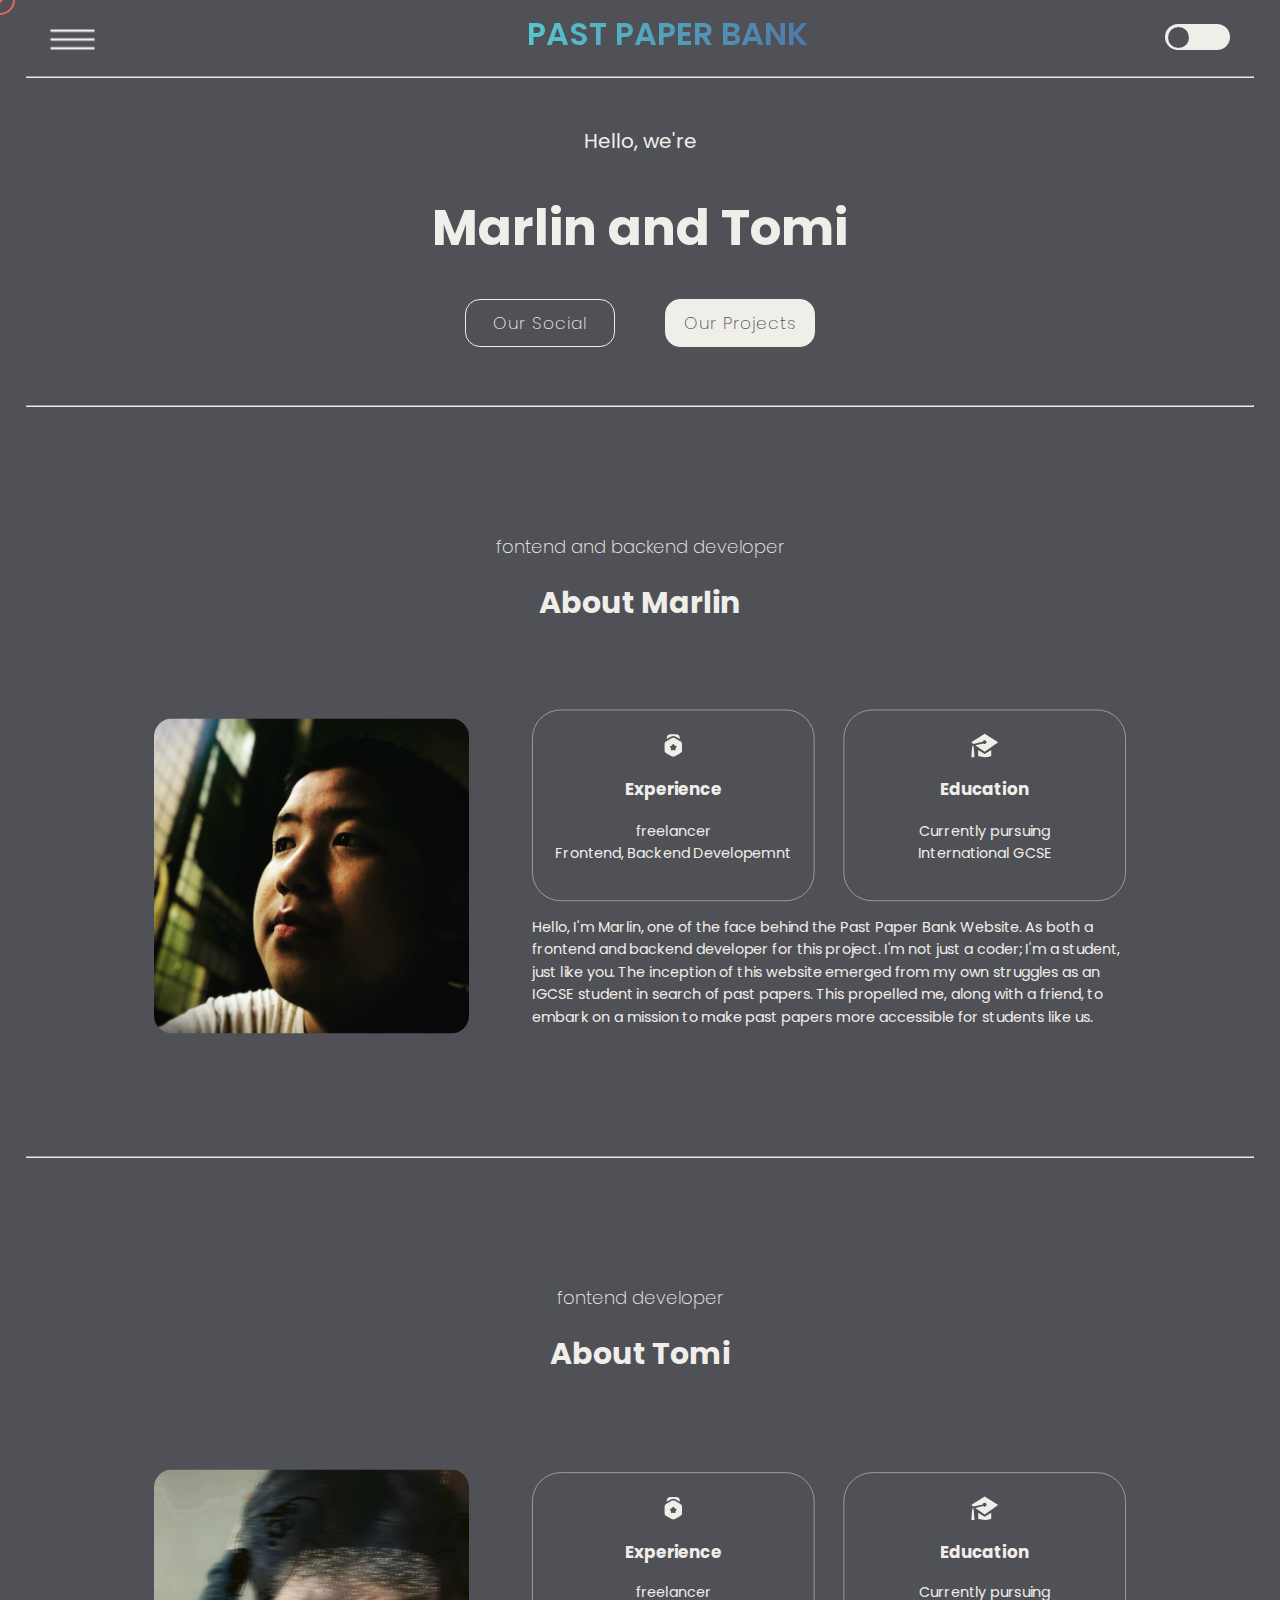
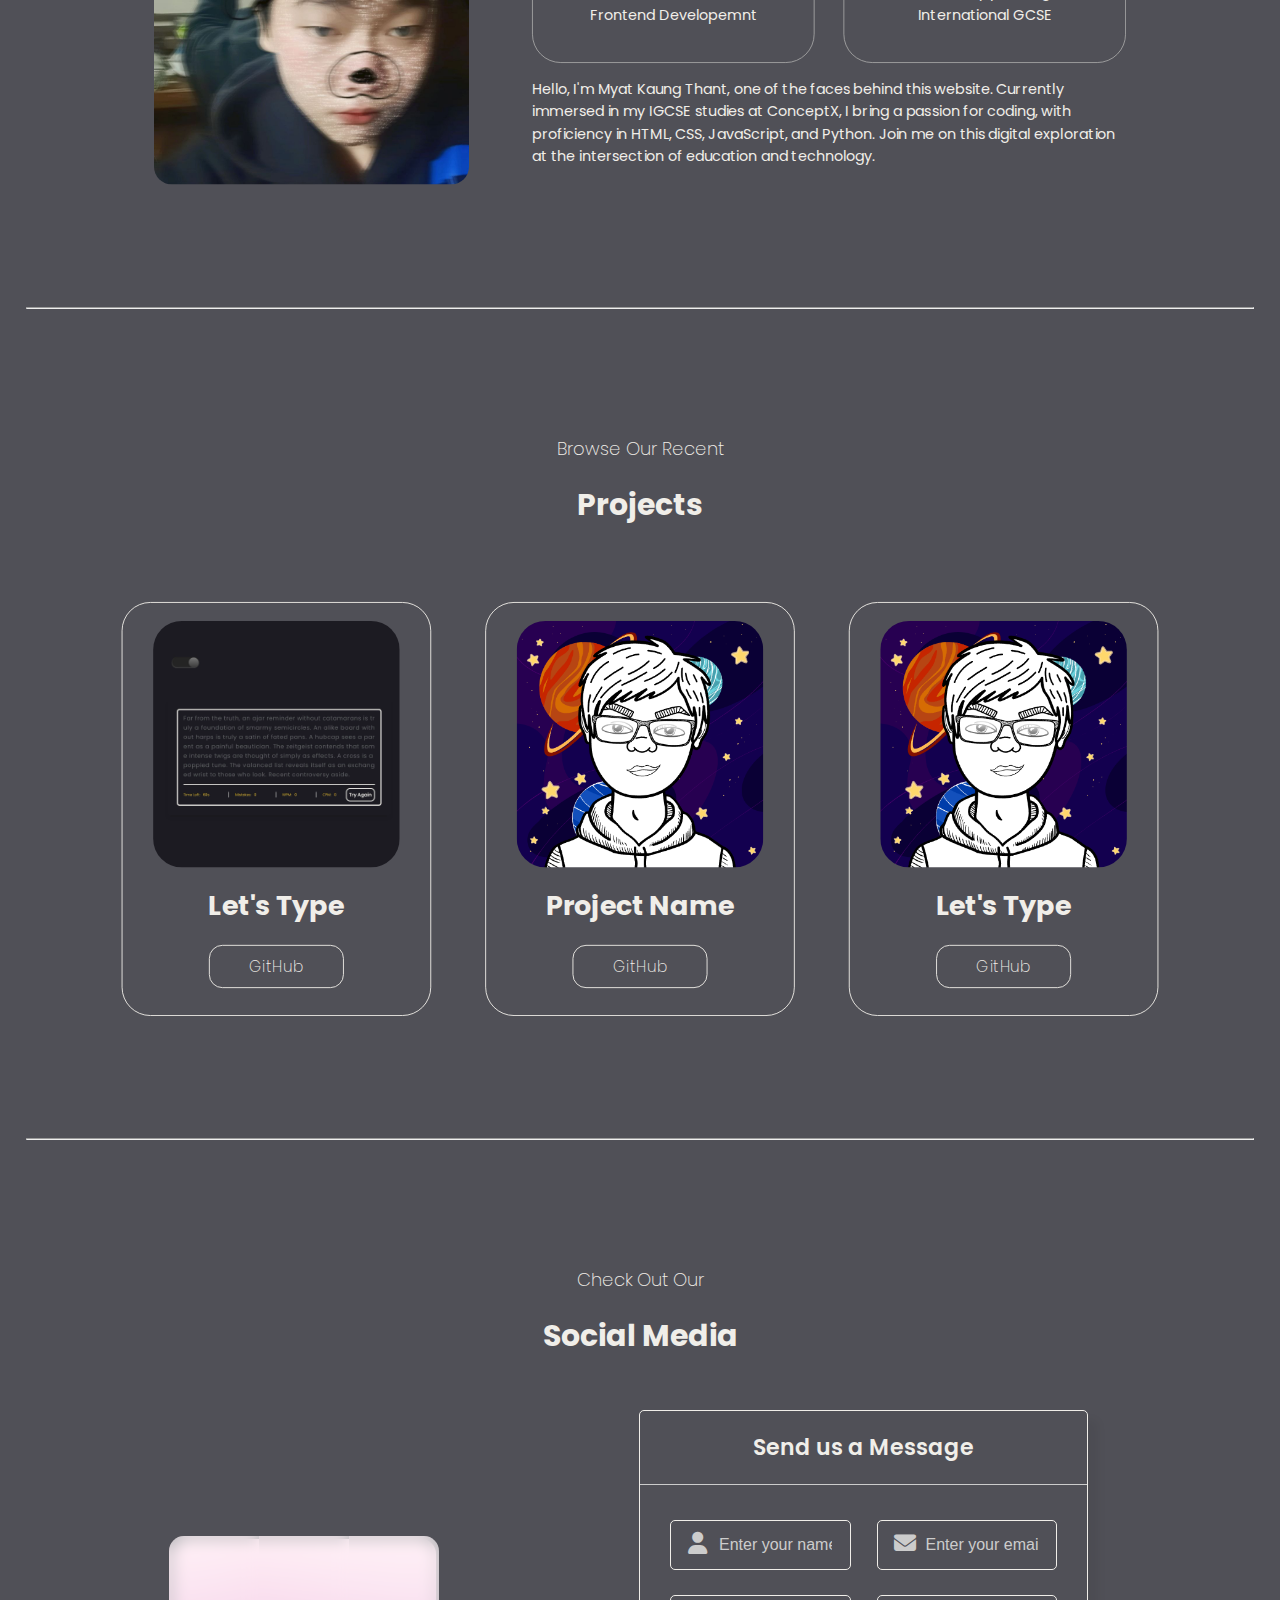
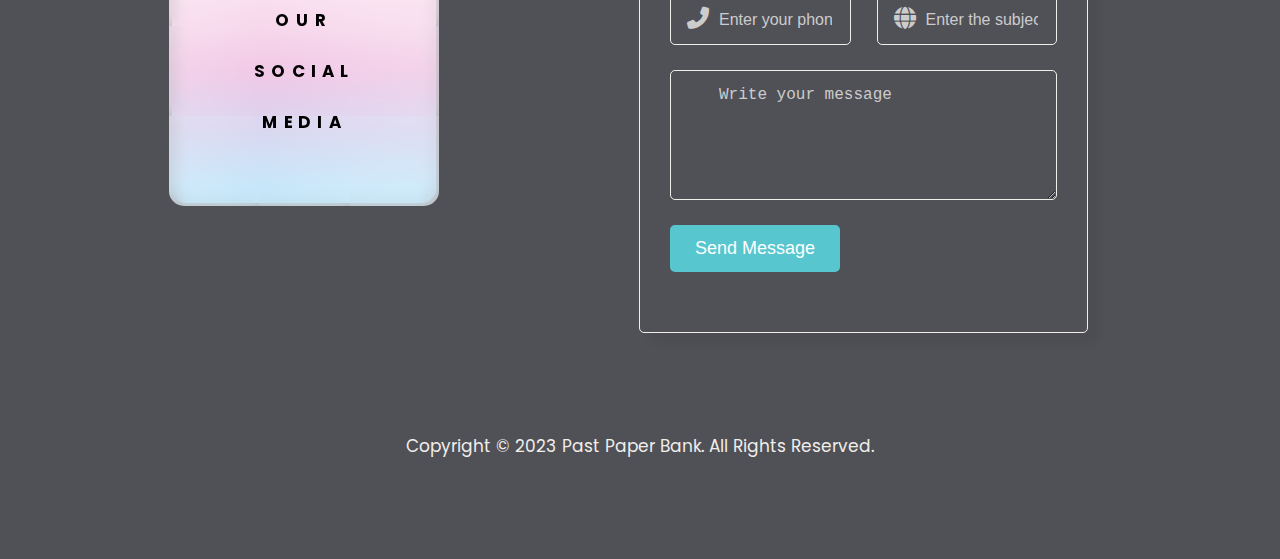
==== commit f89b6a9c: "Past Paper Bank Beta Version" ====
--- a/aboutus.html
+++ b/aboutus.html
@@ -8,6 +8,7 @@
 
 
 
+  <link rel="stylesheet" href="css/cursor.css">
     <link rel="stylesheet" href="css/sample_subject_page.css">
     <link rel="stylesheet" href="css/search_bar.css">
     <link rel="stylesheet" href="css/test.css">
@@ -457,7 +458,10 @@
 
 
 
-
+<!-- cursor customization -->
+
+<div class="cursor-dot" data-cursor-dot></div>
+<div class="cursor-outline" data-cursor-outline></div>
 
 
 
@@ -472,6 +476,7 @@
 <script src="js/searchbar.js"></script>
 
 
+<script src="js/cursor.js"></script>
 
     <!-- Swiper JS -->
     <script src="js/swiper-bundle.min.js"></script>
--- a/css/cursor.css
+++ b/css/cursor.css
@@ -0,0 +1,27 @@
+body {
+    cursor: none;
+
+}
+.cursor-dot{
+    width: 5px;
+    height: 5px;
+    background-color: #Df6666;
+
+}
+
+.cursor-outline {
+    width: 30px;
+    height: 30px;
+    border: 2px  solid #Df6666;
+
+}
+
+.cursor-dot, .cursor-outline {
+    position: fixed;
+    top: 0;
+    left: 0;
+    transform: translate(-50%, -50%);
+    border-radius: 50%;
+    z-index: 10000;
+    pointer-events: none;
+}--- a/css/home.css
+++ b/css/home.css
@@ -30,8 +30,8 @@
     font-family: 'Poppins', sans-serif;
     overflow-x: hidden;
 
-    cursor: pointer;
-    cursor: url('cursor.png'), auto; /* Optional: Use a custom image as the cursor */
+    cursor: none;
+
   
 }
 
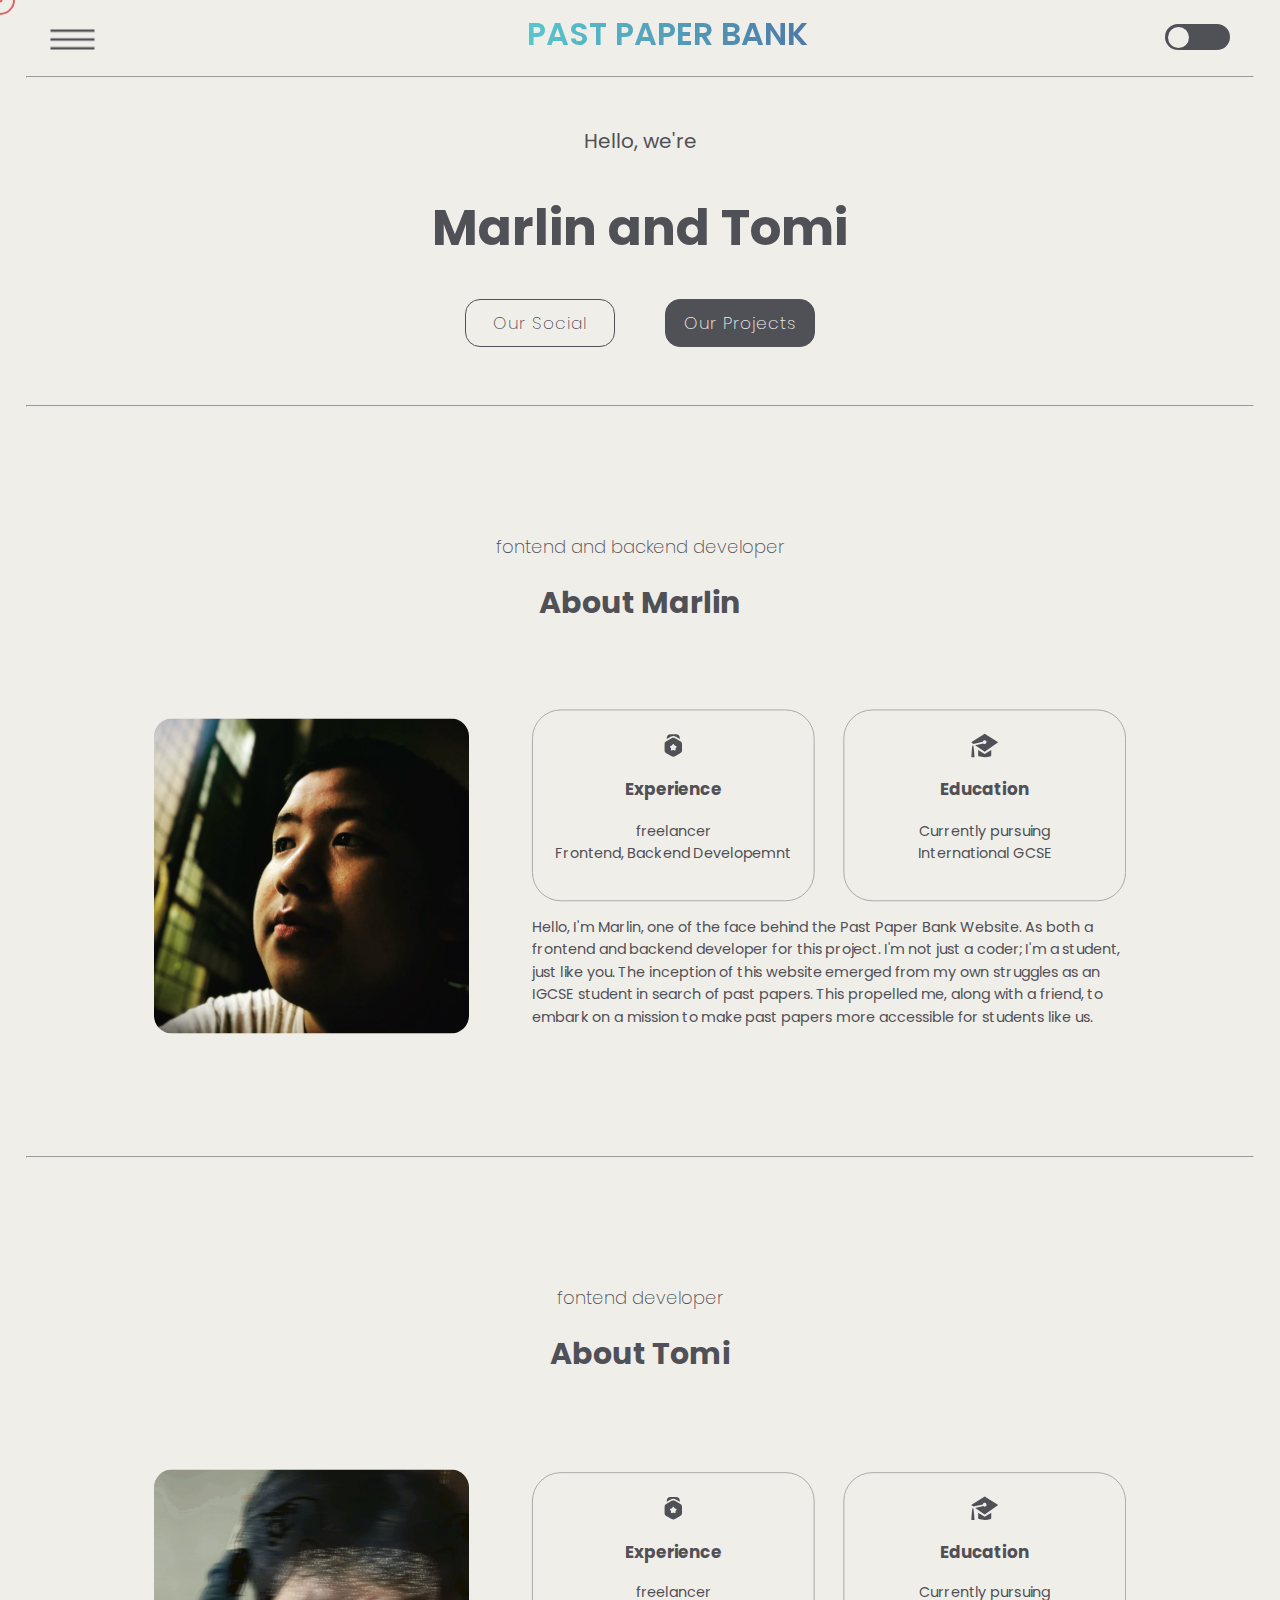
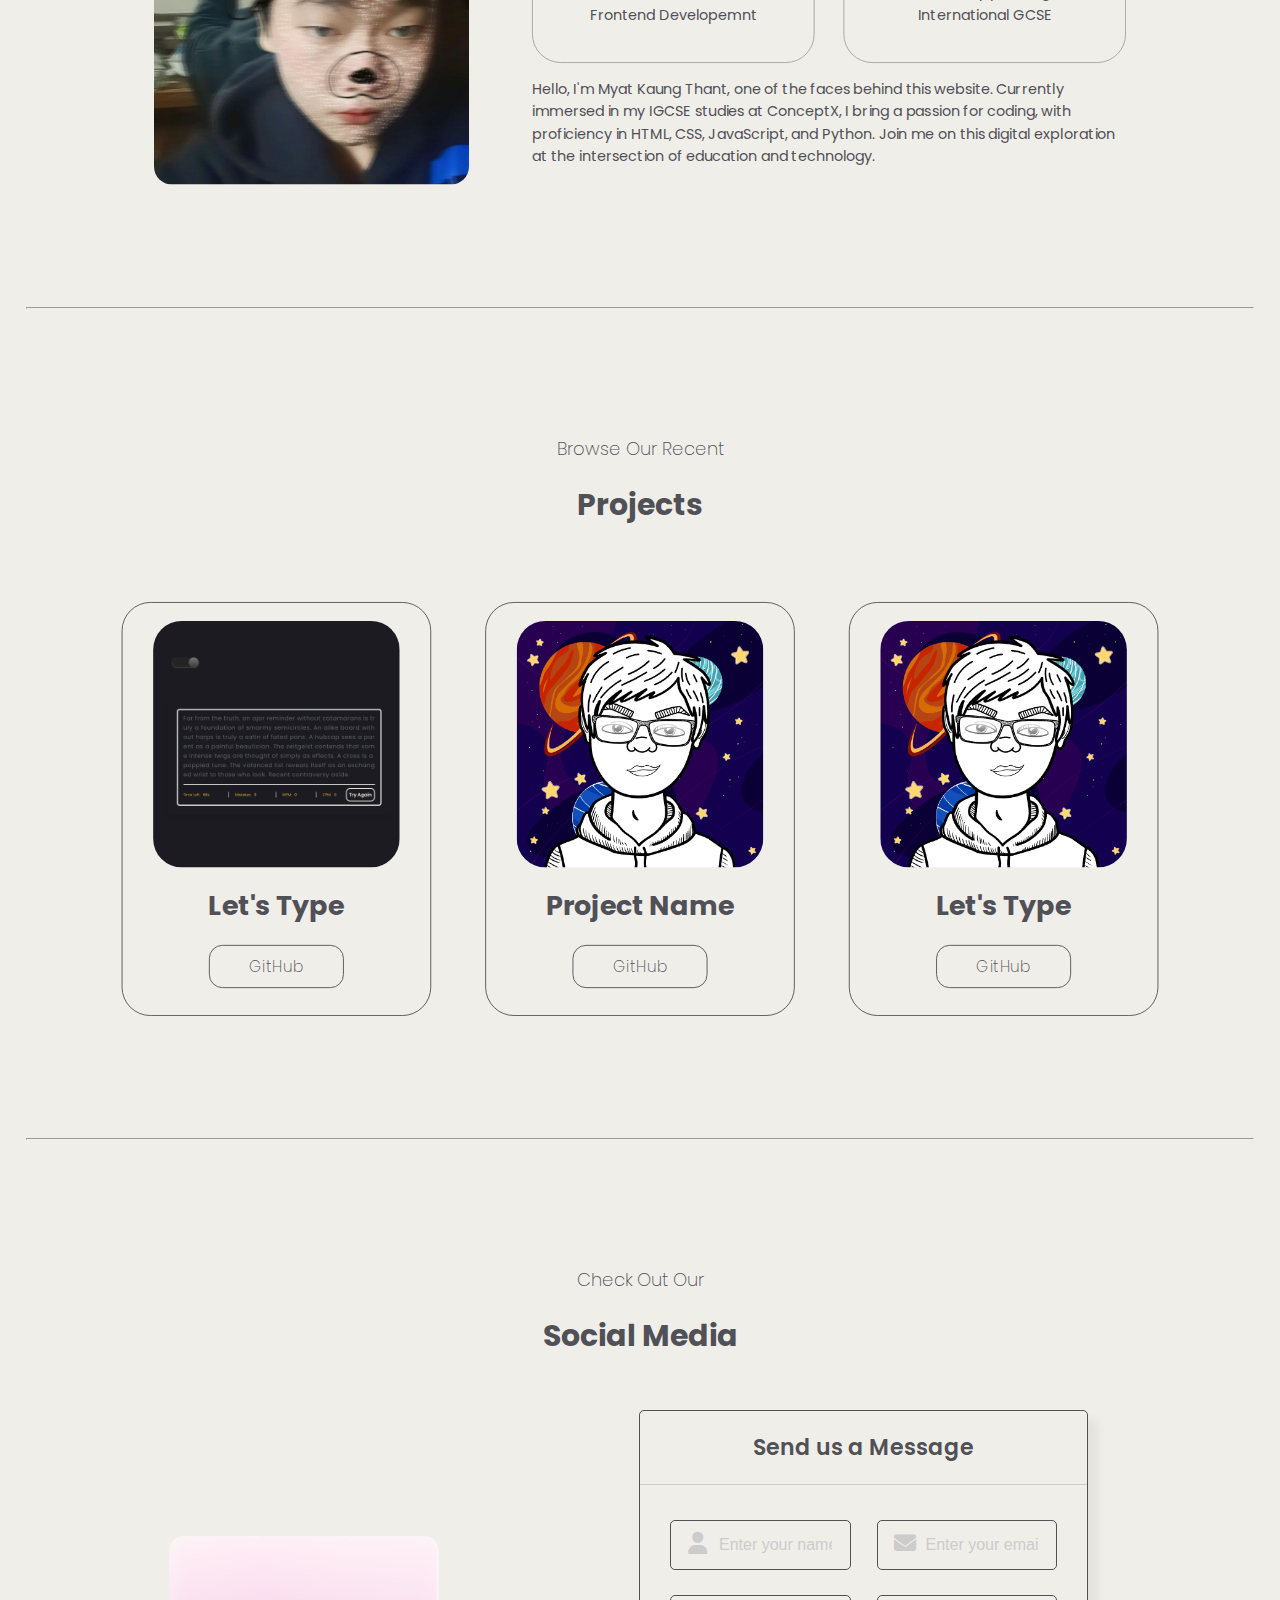
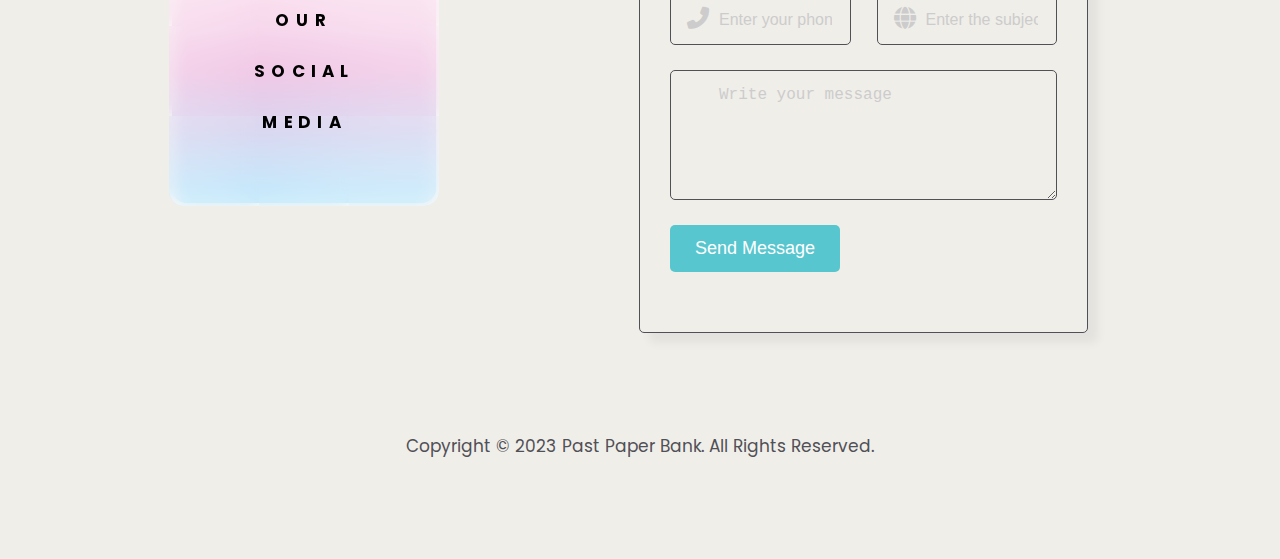
==== commit 3479a0ad: "Past Paper Bank Beta Version" ====
--- a/aboutus.html
+++ b/aboutus.html
@@ -62,27 +62,27 @@
                         </svg> <h1>SUBJECTS</h1> <i class="fas fa-caret-down"></i>
                         <div class="dropdown_menu">
                           <ul>
-                              <li><a href="fp_math.html">F.P Math</a></li>
-                              <hr class="sidebar_hr">
-                              <li><a href="math_b.html">Math B</a></li>
-                              <hr class="sidebar_hr">
-                              <li><a href="english.html">ESL</a></li>
-                              <hr class="sidebar_hr">
-      
-                              <li><a href="physics.html">Physics</a></li>
-                              <hr class="sidebar_hr">
-                              <li><a href="chemistry.html">Chemistry</a></li>
-                              <hr class="sidebar_hr">
-                              <li><a href="biology.html">Biology</a></li>
-                              <hr class="sidebar_hr">
-      
-                              <li><a href="computer_science.html">CS</a></li>
-                              <hr class="sidebar_hr">
-                              <li><a href="business.html">Business</a></li>
-                              <hr class="sidebar_hr">
-                              <li><a href="ict.html">ICT</a></li>
-                              <hr class="sidebar_hr">
-                              <li><a href="accounting.html">Accounting</a></li>
+                            <a href="fp_math.html"><li>F.P Math</li></a>
+                              <hr class="sidebar_hr">
+                              <a href="math_b.html"><li>Math B</li></a>
+                              <hr class="sidebar_hr">
+                              <a href="english.html"><li>ENG B</li></a>
+                              <hr class="sidebar_hr">
+      
+                              <a href="physics.html"><li>Physics</li></a>
+                              <hr class="sidebar_hr">
+                              <a href="chemistry.html"><li>Chemistry</li></a>
+                              <hr class="sidebar_hr">
+                              <a href="biology.html"><li>Biology</li></a>
+                              <hr class="sidebar_hr">
+      
+                              <a href="computer_science.html"><li>CS</li></a>
+                              <hr class="sidebar_hr">
+                              <a href="business.html"><li>Business</li></a>
+                              <hr class="sidebar_hr">
+                              <a href="ict.html"><li>ICT</li></a>
+                              <hr class="sidebar_hr">
+                              <a href="accounting.html"><li>Accounting</li></a>
                               <hr class="sidebar_hr">
       
       
@@ -471,7 +471,7 @@
 <!-- 
   //////////////////////////////////////////////////////////////////////// -->
  <script src="touch_screen_dropmenu.js"></script>
-
+ <script src="js/sidebar.js"></script>
   <script src="js/ads.js"></script>
 <script src="js/searchbar.js"></script>
 
--- a/css/cursor.css
+++ b/css/cursor.css
@@ -1,22 +1,22 @@
+/* Default styles for cursor */
 body {
     cursor: none;
+}
 
-}
-.cursor-dot{
+.cursor-dot {
     width: 5px;
     height: 5px;
-    background-color: #Df6666;
-
+    background-color: #DF6666;
 }
 
 .cursor-outline {
     width: 30px;
     height: 30px;
-    border: 2px  solid #Df6666;
-
+    border: 2px solid #DF6666;
 }
 
-.cursor-dot, .cursor-outline {
+.cursor-dot,
+.cursor-outline {
     position: fixed;
     top: 0;
     left: 0;
@@ -24,4 +24,16 @@
     border-radius: 50%;
     z-index: 10000;
     pointer-events: none;
-}+}
+
+/* Media query to disable cursor on touch devices */
+@media (hover: none) and (pointer: coarse) {
+    body {
+        cursor: none;
+    }
+
+    .cursor-dot,
+    .cursor-outline {
+        display: none;
+    }
+}
--- a/css/sample_subject_page.css
+++ b/css/sample_subject_page.css
@@ -32,7 +32,7 @@
     padding-top: 20px;
     padding-bottom: 20px;
     font-family: 'Poppins';
-    color: var(--dark-color-1);
+    color: var(--light-color-1);
     
 
 }
@@ -125,48 +125,48 @@
 .head_svg_container svg {
     height: 35px;
     width: 35px;
-    fill: var(--dark-color-1); /* Green color */
+    fill: var(--light-color-1); /* Green color */
     margin: 4px;
 }
 .eng_head_svg_container svg {
     height: 35px;
     width: 35px;
-    fill: var(--dark-color-1); /* Green color */
+    fill: var(--light-color-1); /* Green color */
     margin: 4px;
 }
 .phy_head_svg_container svg {
     height: 35px;
     width: 35px;
-    fill: var(--dark-color-1); /* Green color */
+    fill: var(--light-color-1); /* Green color */
     margin: 4px;
 }
 .chem_head_svg_container svg {
     height: 35px;
     width: 35px;
-    fill: var(--dark-color-1); /* Green color */
+    fill: var(--light-color-1); /* Green color */
     margin: 4px;
 }
 .bio_head_svg_container svg {
     height: 38px;
     width: 38px;
-    fill: var(--dark-color-1); /* Green color */
+    fill: var(--light-color-1); /* Green color */
     margin: 4px;
 }
 .cs_head_svg_container svg {
     height: 38px;
     width: 38px;
-    fill: var(--dark-color-1); /* Green color */
+    fill: var(--light-color-1);/* Green color */
     margin: 4px;
 }
 .bn_acc_head_svg_container svg {
     height: 35px;
     width: 35px;
-    fill: var(--dark-color-1); /* Green color */
+    fill: var(--light-color-1); /* Green color */
     margin: 4px;
 }
 
 .head_svg_container, .bn_acc_head_svg_container .st0 {
-    fill: var(--dark-color-1); /* Green color */
+    fill: var(--light-color-1); /* Green color */
 }
 
 
--- a/css/ads.css
+++ b/css/ads.css
@@ -28,7 +28,7 @@
   
     object-fit: cover;
 
-    filter: brightness(0.6);
+    filter: brightness(0.7);
 }
 .slider .buttons{
     position: absolute;
--- a/css/subject.css
+++ b/css/subject.css
@@ -1,4 +1,18 @@
 :root {
+
+    --dark-color-1:#505057;
+    --dark-color-2:#7B7B7B;
+    --dark-color-3-hover:#282830;
+    --teacher-color-1:white;
+
+    --light-color-1:#F0EEE9;
+    --light-color-2:#F0EEE9;
+    --light-color-3:#F0EEE9;
+}
+
+.dark_theme{
+   
+    
 
     --dark-color-1:#F0EEE9;
     --dark-color-2:#F0EEE9;
@@ -7,18 +21,6 @@
     --light-color-1: #505057;
     --light-color-2:#282830;
     --light-color-3:#7B7B7B;
-}
-
-.dark_theme{
-    --dark-color-1:#505057;
-    --dark-color-2:#7B7B7B;
-    --dark-color-3-hover:#282830;
-    --teacher-color-1:white;
-
-    --light-color-1:#F0EEE9;
-    --light-color-2:#F0EEE9;
-    --light-color-3:#F0EEE9;
-    
 }
 
 html{
--- a/css/home.css
+++ b/css/home.css
@@ -45,6 +45,20 @@
 
 
 :root {
+
+    --dark-color-1:#505057;
+    --dark-color-2:#7B7B7B;
+    --dark-color-3-hover:#282830;
+    --teacher-color-1:white;
+
+    --light-color-1:#F0EEE9;
+    --light-color-2:#F0EEE9;
+    --light-color-3:#F0EEE9;
+}
+
+.dark_theme{
+   
+    
 
     --dark-color-1:#F0EEE9;
     --dark-color-2:#F0EEE9;
@@ -53,18 +67,6 @@
     --light-color-1: #505057;
     --light-color-2:#282830;
     --light-color-3:#7B7B7B;
-}
-
-.dark_theme{
-    --dark-color-1:#505057;
-    --dark-color-2:#7B7B7B;
-    --dark-color-3-hover:#282830;
-    --teacher-color-1:white;
-
-    --light-color-1:#F0EEE9;
-    --light-color-2:#F0EEE9;
-    --light-color-3:#F0EEE9;
-    
 }
 
 :root {
@@ -298,14 +300,26 @@
     display: none;
     position: absolute;
     left: 0;
-    top: calc(var(--hamburger-height));
+    /* top: calc(var(--hamburger-height)); */
+    top: 1;
     background-color: var(--dark-color-2);
 }
 
-.second_sidebar_clicker:hover .dropdown_menu ul,
+/* .second_sidebar_clicker:hover .dropdown_menu ul,
 .second_sidebar_clicker.touched .dropdown_menu ul {
     display: block;
-}
+} */
+
+
+
+.second_sidebar_clicker .dropdown_menu ul {
+    display: none;
+}
+
+.second_sidebar_clicker.clicked .dropdown_menu ul {
+    display: block;
+}
+
 
 /* CSS for touch devices */
 @media only screen and (max-width: 767px) {
@@ -483,8 +497,8 @@
     --label-after: calc(470px * 0.13);
     
 }
-
-.mother label{
+/* ------------- for dark theme default ---------- */
+/* .mother label{
     width: var(--mother-width);
     height: var(--mother-height);
     position: relative;
@@ -523,7 +537,58 @@
     transform: translateX(-100%);
     
     background: #F0EEE9;
-}
+} */
+
+
+
+
+/* --------------- for light theme default ----------------- */
+.mother label{
+    width: var(--mother-width);
+    height: var(--mother-height);
+    position: relative;
+    display: block;
+    background-color: var(--dark-color-1);
+    border-radius: 200px;
+    
+    cursor: pointer;
+    transition: 0.3s;
+    
+}
+.mother label:after{
+    content: "";
+    width: var(--mother-label-with);
+    height: var(--mother-label-with);
+    position: absolute;
+    top: 3;
+    left: 3;
+    background: #F0EEE9;
+    border-radius: 180px;
+    
+    transition: 0.3s;
+}
+
+.mother input{
+    width: 0;
+    height: 0;
+    visibility: hidden;
+}
+
+.mother input:checked + label{
+    background: #F0EEE9;
+}
+input:checked + label:after{
+    left: var(--label-after);
+    transform: translateX(-100%);
+    
+    background: #505057;
+}
+
+
+
+
+
+
 
 .mother {
     margin-left: auto;
@@ -570,6 +635,11 @@
     font-size: 18px;
     color: var(--dark-color-1);
 }
+
+
+
+
+
 
 
 .body-part .sub-btn button{
